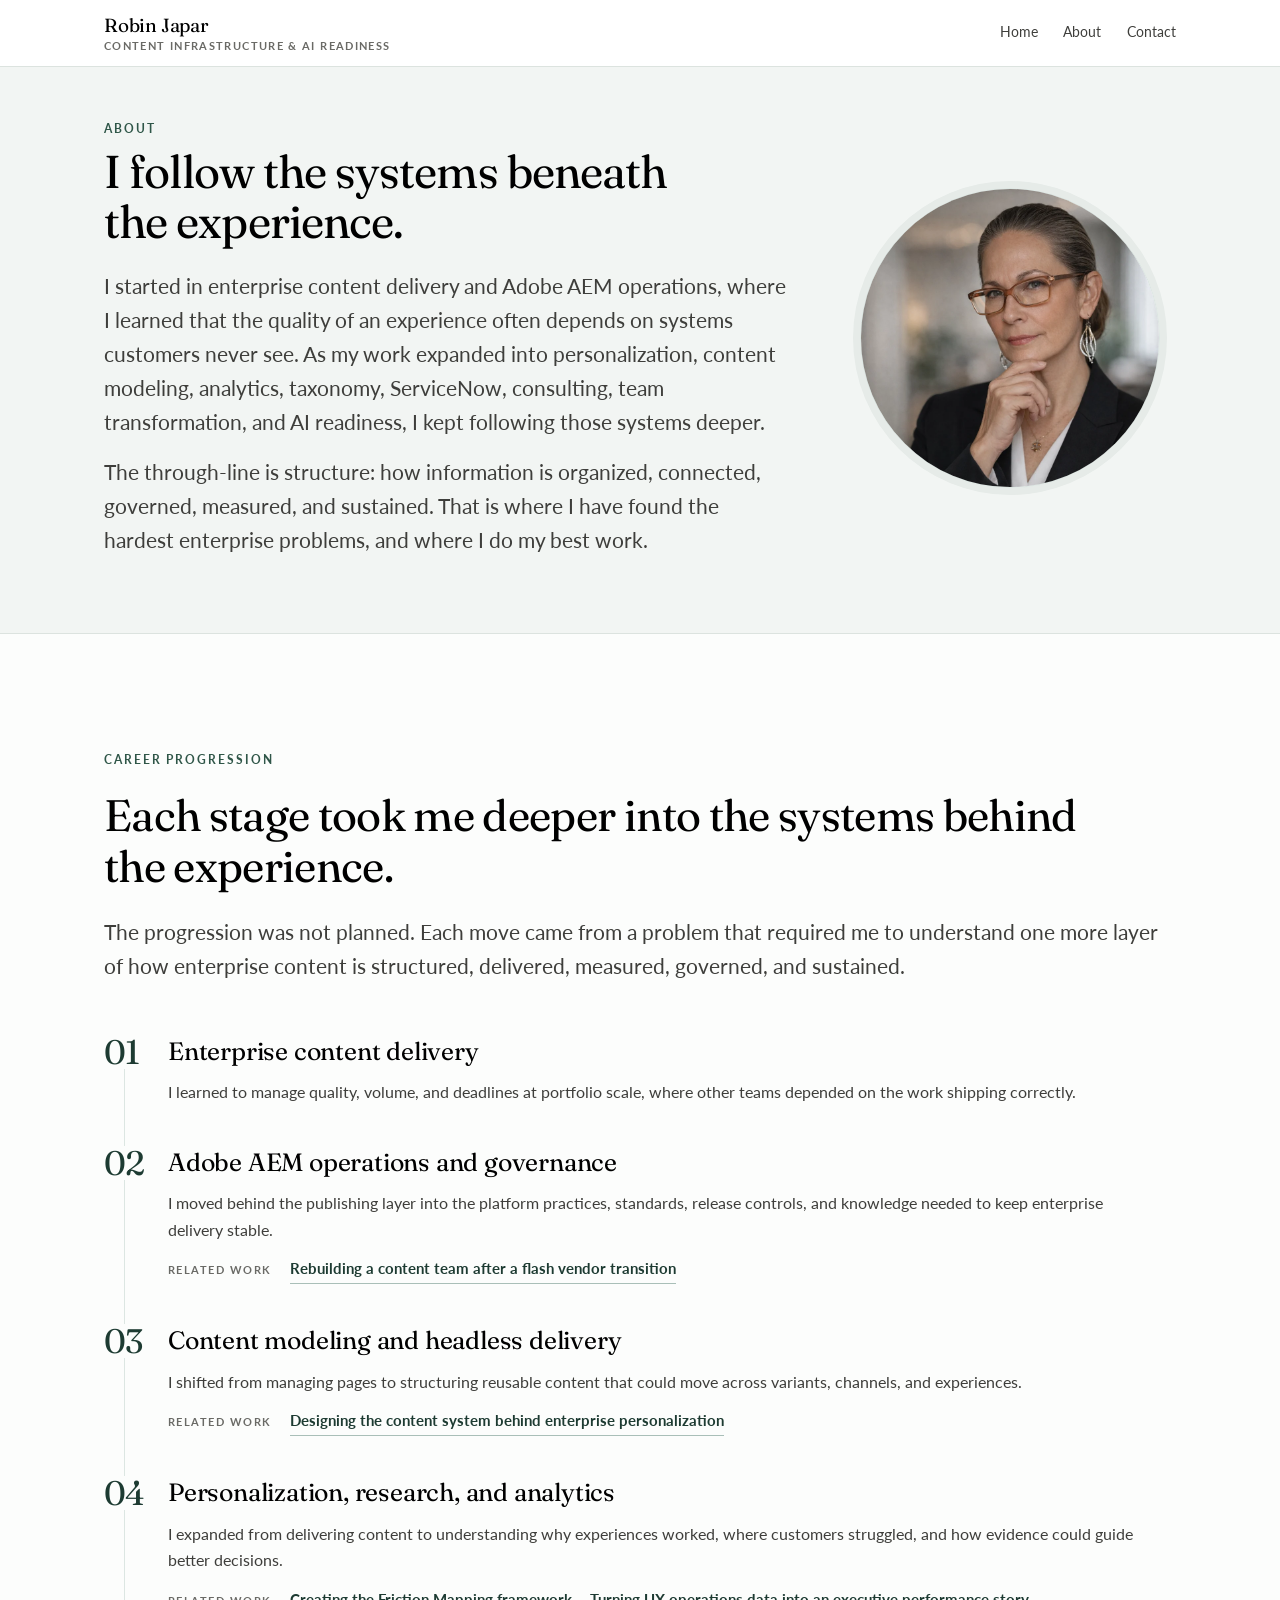
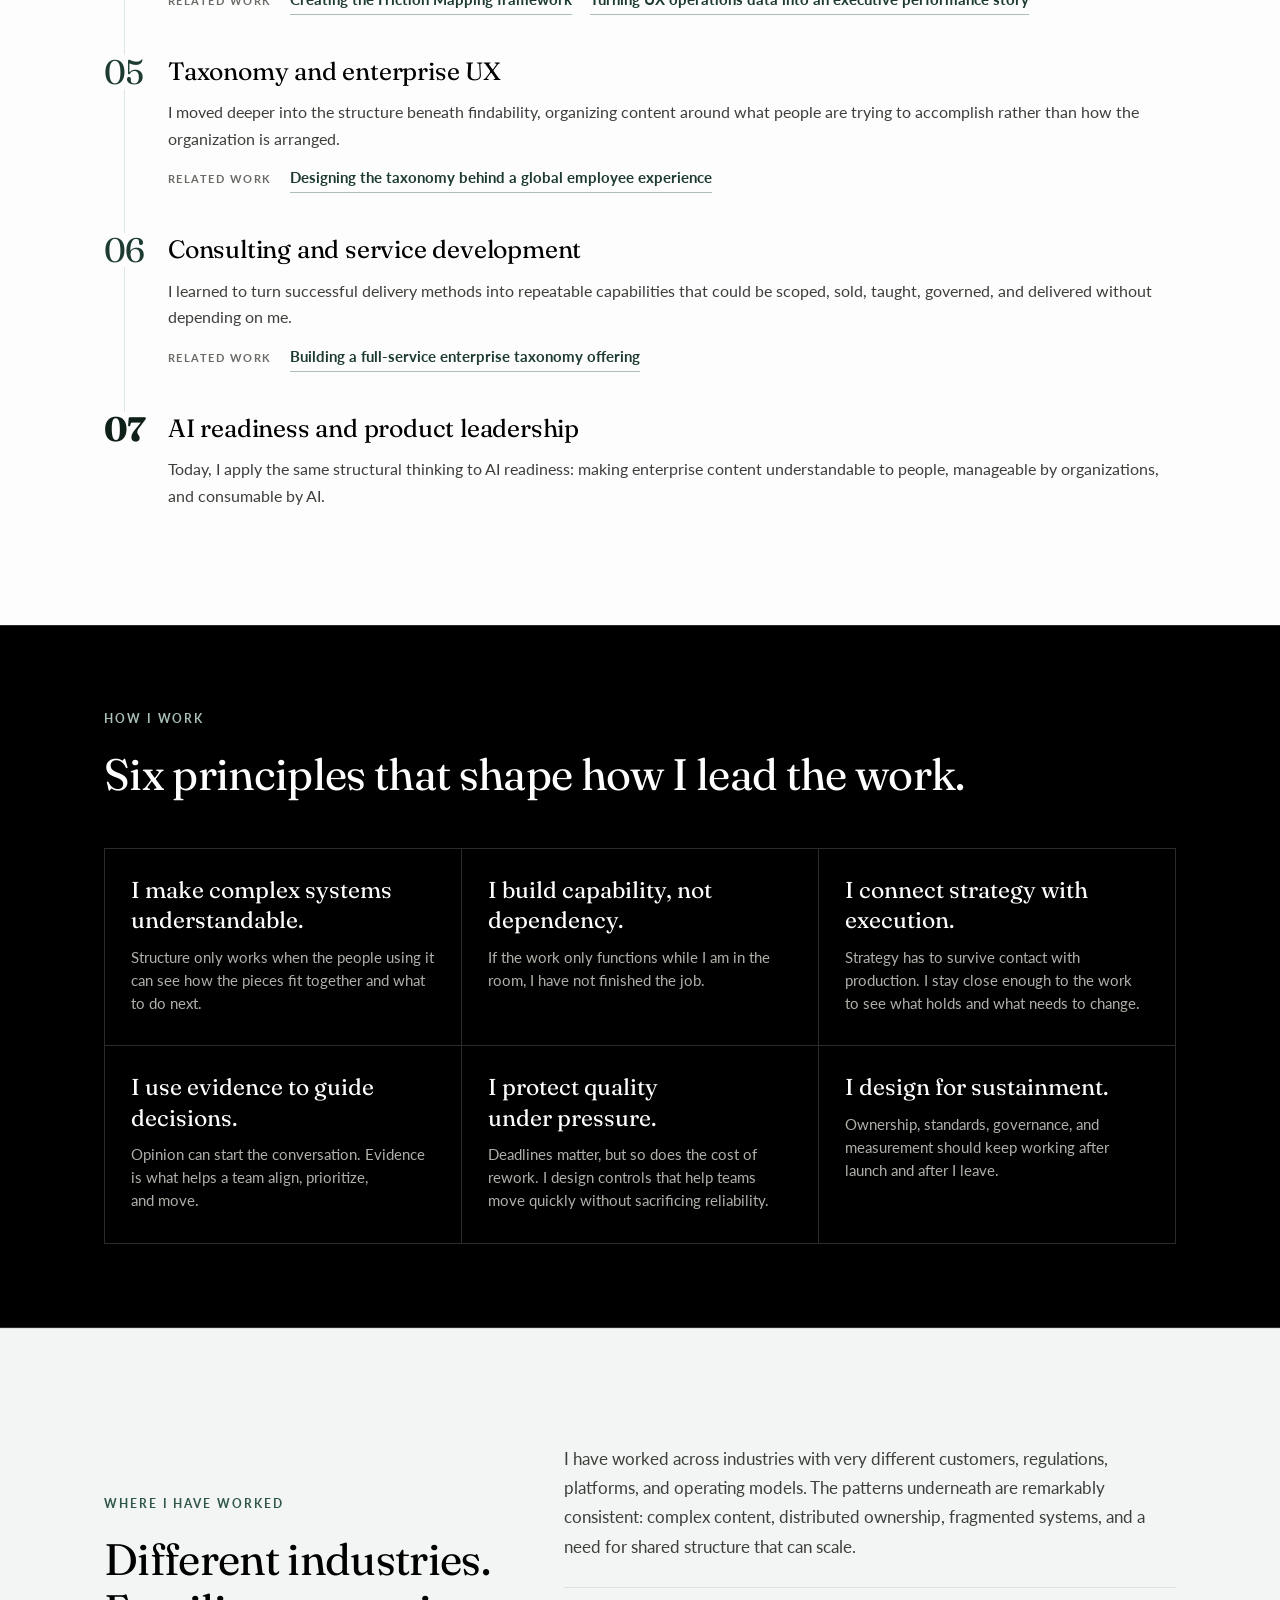
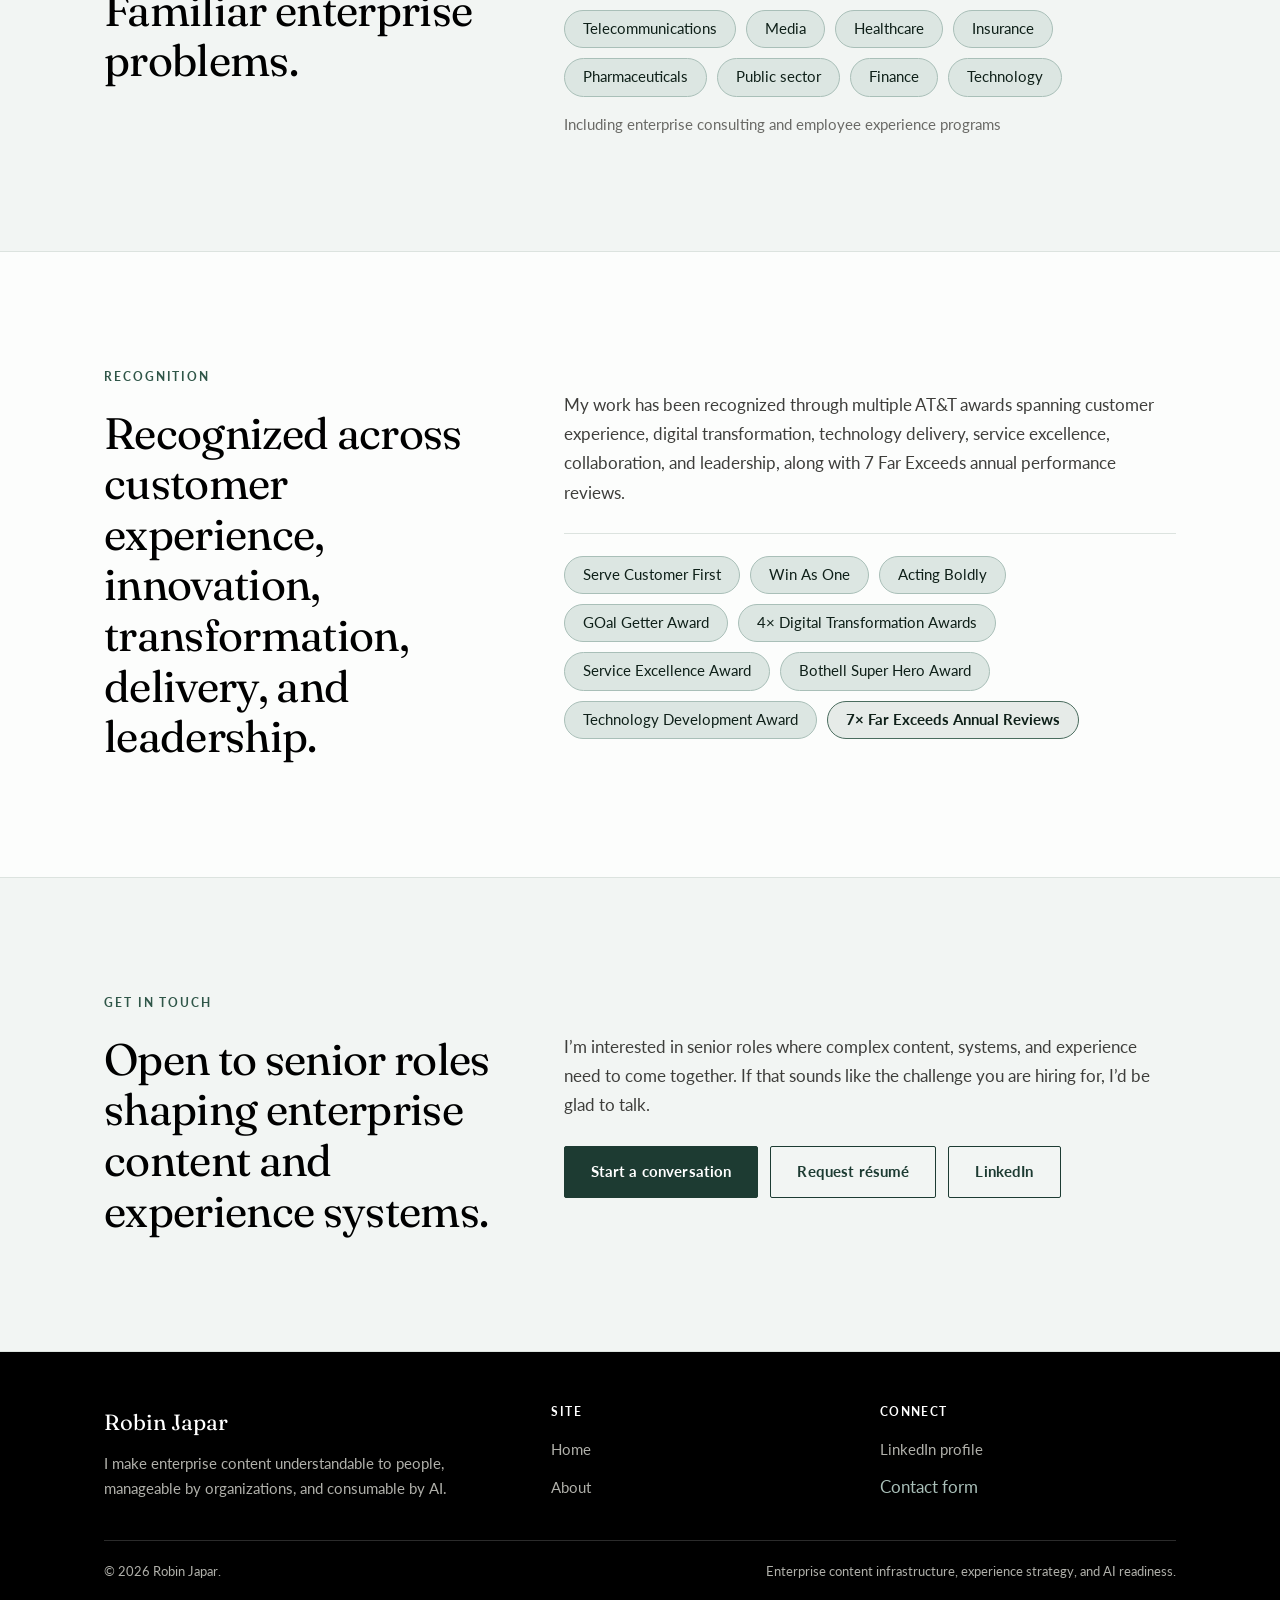
==== about.html @ d419be0e "Add files via upload" ====
<!DOCTYPE html>
<html lang="en">
<head>
<meta charset="utf-8">
<meta name="viewport" content="width=device-width, initial-scale=1">
<title>About Robin Japar | Enterprise content and experience leader</title>
<meta name="description" content="From Adobe AEM operations through personalization, taxonomy, consulting, and AI readiness. The career progression and the principles behind it.">
<link rel="canonical" href="https://www.japarofcontent.com/about">
<link rel="icon" href="assets/favicon.ico" sizes="any">
<link rel="icon" href="assets/favicon.svg" type="image/svg+xml">
<link rel="apple-touch-icon" href="assets/apple-touch-icon.png">
<meta name="theme-color" content="#1D3B32">
<meta name="robots" content="index, follow, max-image-preview:large, max-snippet:-1">
<meta name="author" content="Robin Japar">
<meta property="og:type" content="profile">
<meta property="og:site_name" content="Robin Japar">
<meta property="og:locale" content="en_US">
<meta property="og:url" content="https://www.japarofcontent.com/about">
<meta property="og:title" content="About Robin Japar | Enterprise content and experience leader">
<meta property="og:description" content="From Adobe AEM operations through personalization, taxonomy, consulting, and AI readiness. The career progression and the principles behind it.">
<meta property="og:image" content="https://www.japarofcontent.com/assets/social-card.jpg">
<meta property="og:image:alt" content="Robin Japar, enterprise content strategy and AI readiness">
<meta name="twitter:card" content="summary_large_image">
<meta name="twitter:title" content="About Robin Japar | Enterprise content and experience leader">
<meta name="twitter:description" content="From Adobe AEM operations through personalization, taxonomy, consulting, and AI readiness. The career progression and the principles behind it.">
<meta name="twitter:image" content="https://www.japarofcontent.com/assets/social-card.jpg">
<script type="application/ld+json">
{
  "@context": "https://schema.org",
  "@graph": [
    {
      "@type": "Person",
      "@id": "https://www.japarofcontent.com/#robin",
      "name": "Robin Japar",
      "jobTitle": "Enterprise content strategy, experience architecture, and AI readiness leader",
      "url": "https://www.japarofcontent.com/",
      "sameAs": [
        "https://www.linkedin.com/in/robin-japar"
      ],
      "knowsAbout": [
        "Enterprise content strategy",
        "Content design",
        "Taxonomy",
        "Information architecture",
        "Content modeling",
        "Headless CMS",
        "Adobe Experience Manager",
        "ServiceNow Employee Center",
        "Personalization",
        "UX research",
        "Customer journey analysis",
        "Content governance",
        "AI readiness",
        "Service design"
      ]
    },
    {
      "@type": "ProfilePage",
      "@id": "https://www.japarofcontent.com/about#page",
      "mainEntity": {
        "@id": "https://www.japarofcontent.com/#robin"
      }
    }
  ]
}
</script>
<link rel="preconnect" href="https://fonts.googleapis.com">
<link rel="preconnect" href="https://fonts.gstatic.com" crossorigin>
<link href="https://fonts.googleapis.com/css2?family=Fraunces:opsz,wght@9..144,300..700&family=Lato:wght@300;400;700&display=swap" rel="stylesheet">
<style>


/* ============================================================
   DESIGN TOKENS
   Sourced from the Wix site theme: base black/white,
   accents deep forest, sage, mid green, cream.
   ============================================================ */
:root{
  /* BASE - white, black, neutral ramp. These carry the page. */
  --paper:#FCFDFC;
  --paper-alt:#F2F5F3;
  --black:#000000;
  --black-soft:#101010;
  --rule:#DCE3DF;
  --rule-dark:#2B2B2B;
  --ink:#000000;
  --body:#3E3E3B;
  --muted:#6A6A66;
  --on-black:#EDEDE9;
  --on-black-mute:#B0B0AA;

  /* ACCENT - restrained. Never used as a page background. */
  --forest-900:#0F2019;
  --forest-800:#163026;
  --forest:#1D3B32;
  --forest-600:#2F5648;
  --green-mid:#4A6C5E;
  --sage:#A9BFB8;
  --sage-100:#DCE6E2;
  --tint:#E6EBE8;
  --band:#F2F5F3;

  --font-display:"Fraunces",Georgia,"Times New Roman",serif;
  --font-body:"Lato",-apple-system,BlinkMacSystemFont,"Segoe UI",sans-serif;

  --shell:1200px;
  --gut:clamp(20px,5vw,64px);
  --sec:clamp(64px,9vw,120px);
}


*,*::before,*::after{box-sizing:border-box}
html{-webkit-text-size-adjust:100%}
body{
  margin:0;background:var(--paper);color:var(--body);
  font-family:var(--font-body);font-size:17px;font-weight:400;line-height:1.72;
  -webkit-font-smoothing:antialiased;overflow-x:hidden;
}
img{max-width:100%;display:block;height:auto}
h1,h2,h3,h4{font-family:var(--font-display);color:var(--ink);font-weight:400;margin:0;text-wrap:balance}
h1{font-size:clamp(35px,5.4vw,64px);line-height:1.08;letter-spacing:-.02em}
h2{font-size:clamp(28px,3.7vw,44px);line-height:1.15;letter-spacing:-.015em}
h3{font-size:clamp(20px,2.1vw,25px);line-height:1.28;letter-spacing:-.008em}
h4{font-size:18px;line-height:1.35}
p{margin:0}
a{color:var(--forest-600)}

.shell{max-width:var(--shell);margin:0 auto;padding-inline:var(--gut)}
.section{padding-block:var(--sec)}
.stack>*+*{margin-top:var(--s,1rem)}

.skip{position:absolute;left:-9999px;top:0;background:var(--forest);color:#fff;padding:12px 20px;z-index:200}
.skip:focus{left:12px;top:12px}

.eyebrow{
  font-family:var(--font-body);font-size:12px;font-weight:700;letter-spacing:.16em;
  text-transform:uppercase;color:var(--forest-600);margin:0 0 20px;
}
.on-dark .eyebrow{color:var(--sage)}
.lede{font-size:clamp(18px,1.9vw,20.5px);line-height:1.66;color:var(--body);text-wrap:pretty}
.on-dark{background:var(--black);color:var(--on-black)}
.on-dark h2,.on-dark h3,.on-dark h4{color:#FFFFFF}
.on-dark .lede{color:var(--on-black-mute)}


/* ---------- header ---------- */
.masthead{position:sticky;top:0;z-index:100;background:rgba(255,255,255,.94);backdrop-filter:blur(10px);border-bottom:1px solid var(--rule)}
.masthead-in{display:flex;align-items:center;justify-content:space-between;gap:20px;max-width:var(--shell);margin:0 auto;padding:14px var(--gut)}
.brand{font-family:var(--font-display);font-size:19px;color:var(--ink);text-decoration:none;letter-spacing:-.01em;line-height:1.2}
.brand span{display:block;font-family:var(--font-body);font-size:10.5px;font-weight:700;letter-spacing:.13em;text-transform:uppercase;color:var(--muted);margin-top:3px}
.mainnav{display:flex;align-items:center;gap:clamp(14px,2vw,28px)}
.mainnav a,.mainnav button{font-family:var(--font-body);font-size:14px;color:var(--body);text-decoration:none;padding:6px 0;border:0;border-bottom:2px solid transparent;background:none;cursor:pointer;line-height:inherit}
.mainnav a:hover,.mainnav button:hover,.mainnav a:focus-visible,.mainnav button:focus-visible{color:var(--forest-600);border-bottom-color:var(--sage)}
.mainnav a[aria-current="page"]{color:var(--ink);border-bottom-color:var(--forest)}
.navtoggle{display:none;background:none;border:1px solid var(--rule);border-radius:4px;padding:9px 13px;font-family:var(--font-body);font-size:13px;color:var(--ink);cursor:pointer}

/* ---------- buttons ---------- */
.btn{
  display:inline-block;font-family:var(--font-body);font-size:14.5px;font-weight:700;
  cursor:pointer;line-height:1.5;text-align:center;-webkit-appearance:none;appearance:none;
  letter-spacing:.02em;text-decoration:none;padding:14px 28px;border-radius:2px;
  border:2px solid var(--forest);background:var(--forest);color:#fff;transition:background .18s ease-out,color .18s,border-color .18s,transform .18s ease-out;
}
/* One rule governs both variants:
   secondary fills with the primary's resting colour,
   primary shifts to a clearly different accent tone.
   Every button also lifts, so the change is felt as well as seen. */
.btn:hover,.btn:focus-visible{
  background:#fff;border-color:var(--forest);color:var(--forest);
  transform:translateY(-2px);
}
.btn:active{transform:translateY(0)}

.btn.alt{background:transparent;color:var(--forest);border-color:var(--forest)}
.btn.alt:hover,.btn.alt:focus-visible{
  background:var(--forest);border-color:var(--forest);color:#fff;
  transform:translateY(-2px);
}

.on-dark .btn{background:var(--paper);border-color:var(--paper);color:var(--black)}
.on-dark .btn:hover,.on-dark .btn:focus-visible{
  background:transparent;border-color:var(--paper);color:var(--paper);
  transform:translateY(-2px);
}
.on-dark .btn.alt{background:transparent;color:var(--paper);border-color:var(--sage)}
.on-dark .btn.alt:hover,.on-dark .btn.alt:focus-visible{
  background:var(--paper);border-color:var(--paper);color:var(--black);
  transform:translateY(-2px);
}
.btnrow{display:flex;flex-wrap:wrap;gap:14px;margin-top:34px}

/* focus */
a:focus-visible,button:focus-visible,[tabindex]:focus-visible{outline:3px solid var(--forest-600);outline-offset:3px}
.on-dark a:focus-visible,.on-dark button:focus-visible{outline-color:var(--sage)}

/* ---------- hero ---------- */
.hero{background:var(--paper);border-bottom:1px solid var(--rule)}
.hero-grid{display:grid;grid-template-columns:1.28fr .72fr;gap:clamp(32px,5vw,72px);align-items:stretch;padding-block:clamp(56px,7vw,96px)}
.hero p.lede{margin-top:26px}
.portrait{position:relative;border-radius:3px;overflow:hidden;background:var(--sage-100);min-height:430px}
.portrait img{width:100%;height:100%;object-fit:cover;object-position:50% 22%}
.ph{
  position:absolute;inset:0;display:flex;flex-direction:column;align-items:center;justify-content:center;gap:8px;
  background:var(--sage-100);color:var(--forest);text-align:center;padding:24px;
  font-family:var(--font-body);font-size:13px;line-height:1.6;
}
.ph[hidden]{display:none}
.ph strong{font-size:12px;letter-spacing:.12em;text-transform:uppercase}
.portrait figcaption{
  position:absolute;left:0;right:0;bottom:0;background:linear-gradient(transparent,rgba(15,32,25,.86));
  color:#EEF2F0;font-size:12.5px;line-height:1.5;padding:34px 18px 14px;
}

/* ---------- proof bar ---------- */
.proof{background:var(--black);color:var(--on-black)}
.proof-grid{display:grid;grid-template-columns:repeat(3,1fr);gap:1px;background:var(--rule-dark)}
.metric{background:var(--black);padding:clamp(28px,4vw,42px) clamp(16px,2.4vw,30px)}
.metric .val{font-family:var(--font-display);font-size:clamp(34px,4.4vw,52px);line-height:1;color:#FFFFFF;font-weight:300;letter-spacing:-.02em}
.metric .lbl{font-size:14px;line-height:1.6;color:var(--on-black-mute);margin-top:14px;max-width:30ch}

/* ---------- systems graphic (signature) ---------- */
.systems{border:1px solid var(--rule-dark);border-radius:3px;padding:clamp(20px,3vw,34px);background:var(--black-soft)}
.chain{display:grid;grid-template-columns:1fr;gap:0;--dot-y:22px}
.node{position:relative;padding:15px 0 15px 26px;background:none;border:0;border-radius:0}
.node::before{
  content:"";position:absolute;left:-5px;top:var(--dot-y);width:9px;height:9px;border-radius:50%;
  background:var(--sage);border:1px solid var(--black);z-index:1;
}
/* rail segment: runs from this dot centre to the next dot centre.
   offset by the dot centre, then 100% of node height lands exactly on the next one. */
.node::after{
  content:"";position:absolute;left:-1px;top:calc(var(--dot-y) + 5.5px);width:1px;height:100%;
  background:var(--green-mid);z-index:0;
}
.node:last-child{padding-bottom:0}
.node:last-child::after{display:none}
.node:last-child::before{background:var(--tint)}
.node .n-t{font-family:var(--font-display);font-size:18px;color:#FFFFFF;line-height:1.2}
.node .n-d{font-size:13px;line-height:1.55;color:var(--on-black-mute);margin-top:5px}
.chain-cap{font-size:13px;color:var(--sage);margin-top:18px;border-top:1px solid var(--rule-dark);padding-top:16px}

/* ---------- pov ---------- */
.pov-grid{display:grid;grid-template-columns:1.15fr .85fr;gap:clamp(32px,5vw,66px);align-items:start}
.pillars{display:grid;grid-template-columns:repeat(2,1fr);gap:1px;background:var(--rule-dark);margin-top:34px;border:1px solid var(--rule-dark)}
.pillar{background:var(--black);padding:22px 20px}
.pillar h4{color:#FFFFFF;font-size:17px}
.pillar p{font-size:14px;line-height:1.6;color:var(--on-black-mute);margin-top:7px}

/* ---------- progression ---------- */
.tchev{display:none}
.tnode:hover .tlabel,.tnode:focus-visible .tlabel{color:var(--ink)}
.tnode:hover .tdot,.tnode:focus-visible .tdot{transform:scale(1.18);border-color:var(--forest);border-width:3px}
.tnode:hover .tdot i,.tnode:focus-visible .tdot i{background:var(--forest);transform:scale(1.15)}
.track{position:relative;margin-top:44px}
.track-line{display:none}
.track-nodes{position:relative;display:grid;grid-template-columns:repeat(6,1fr);gap:8px}
.tnode{
  background:none;border:0;padding:0 6px 0 0;text-align:left;cursor:pointer;font-family:var(--font-body);
  display:grid;align-content:start;justify-items:start;width:100%;position:relative;
}
.tnode::before{
  content:"";position:absolute;left:14px;right:-22px;top:13px;height:2px;
  background:var(--sage);z-index:0;
}
.tnode:last-child::before{display:none}
.tdot{position:relative;z-index:1;width:28px;height:28px;border-radius:50%;background:var(--paper);border:2px solid var(--green-mid);display:grid;place-items:center;transition:transform .18s ease-out,border-color .18s,border-width .18s,background .18s}
.tdot i{width:9px;height:9px;border-radius:50%;background:var(--green-mid);display:block;transition:transform .18s ease-out,background .18s;font-style:normal}
.tnode.is-open .tdot{border-color:var(--forest);background:var(--forest);transform:scale(1.16)}
.tnode.is-open .tdot i{background:var(--tint)}
.tnode.is-open:hover .tdot{transform:scale(1.24)}
.tlabel{font-size:13px;line-height:1.45;color:var(--muted);margin-top:14px;max-width:16ch;display:block;min-height:2.9em}
.tnode.is-open .tlabel{color:var(--ink);font-weight:700}
.tstage{font-size:11px;font-weight:700;letter-spacing:.13em;text-transform:uppercase;color:var(--forest-600);display:block;margin-top:10px}
.panel{
  margin-top:44px;background:var(--band);border:1px solid var(--rule);border-left:4px solid var(--forest);
  border-radius:0;padding:clamp(24px,3.4vw,38px);
}
.panel .quote{font-family:var(--font-display);font-size:clamp(20px,2.5vw,27px);line-height:1.34;color:var(--ink);max-width:34ch}
.panel .proofpt{margin-top:18px;max-width:62ch}
.panel .meta{display:flex;flex-wrap:wrap;gap:10px 26px;margin-top:22px;font-size:13.5px;color:var(--muted)}
.panel .meta b{color:var(--ink);font-weight:700}

/* ---------- capabilities ---------- */
.cards{display:grid;grid-template-columns:repeat(3,1fr);gap:1px;background:var(--rule);border:1px solid var(--rule);margin-top:44px}
.card{background:var(--paper);padding:clamp(22px,2.6vw,30px)}
.card .idx{font-size:11.5px;font-weight:700;letter-spacing:.14em;color:var(--forest-600);text-transform:uppercase}
.card h3{margin-top:12px;font-size:21px}
.card p{margin-top:11px;font-size:15.5px;line-height:1.62;color:var(--muted)}

/* ---------- featured work ---------- */
.work{display:grid;grid-template-columns:repeat(3,1fr);gap:clamp(20px,2.6vw,30px);margin-top:44px}
.wcard{display:flex;flex-direction:column;border:1px solid var(--rule);border-radius:3px;overflow:hidden;background:var(--paper)}
.wthumb{aspect-ratio:16/10;background:var(--sage-100);position:relative;border-bottom:1px solid var(--rule)}
.wthumb img{width:100%;height:100%;object-fit:cover}
.wbody{padding:clamp(20px,2.4vw,26px);display:flex;flex-direction:column;flex:1}
.wtag{font-size:11px;font-weight:700;letter-spacing:.13em;text-transform:uppercase;color:var(--forest-600)}
.wcard h3{margin-top:12px;font-size:21px}
.wfields{margin-top:18px;border-top:1px solid var(--rule);padding-top:16px;display:grid;gap:11px}
.field{display:grid;grid-template-columns:88px minmax(0,1fr);gap:12px;font-size:14px;line-height:1.55}
.field dt{font-weight:700;color:var(--ink);font-size:11.5px;letter-spacing:.09em;text-transform:uppercase;padding-top:2px}
.field dd{margin:0;color:var(--muted)}
.wai{margin-top:16px;background:var(--tint);border-left:3px solid var(--green-mid);padding:13px 15px;font-size:14px;line-height:1.6;color:var(--forest-800)}
.wai b{display:block;font-size:11px;letter-spacing:.11em;text-transform:uppercase;margin-bottom:5px;color:var(--forest)}
.wlink{margin-top:auto;padding-top:20px;font-size:14.5px;font-weight:700;color:var(--forest-600);text-decoration:none;display:inline-block}
.wlink:hover{text-decoration:underline}

/* ---------- recognition ---------- */
.rec{display:grid;grid-template-columns:repeat(4,1fr);gap:1px;background:var(--rule-dark);border:1px solid var(--rule-dark);margin-top:44px}
.rcol{background:var(--black);padding:24px 20px}
.rcol h3{font-size:19px;color:#FFFFFF}
.rcol ul{margin:14px 0 0;padding:0;list-style:none}
.rcol li{font-size:14px;line-height:1.55;color:var(--on-black-mute);padding-left:16px;position:relative;margin-top:9px}
.rcol li::before{content:"";position:absolute;left:0;top:9px;width:6px;height:1px;background:var(--green-mid)}

/* ---------- closing ---------- */
.closing{background:var(--paper-alt);border-top:1px solid var(--rule)}
.closing-in{display:grid;grid-template-columns:1.2fr .8fr;gap:clamp(28px,5vw,64px);align-items:center}

/* ---------- footer ---------- */
.foot{background:var(--black);color:var(--on-black-mute);padding-block:52px 34px}
.foot-grid{display:grid;grid-template-columns:1.4fr 1fr 1fr;gap:32px}
.foot h4{color:#FFFFFF;font-family:var(--font-body);font-size:11.5px;letter-spacing:.13em;text-transform:uppercase;font-weight:700}
.foot ul{list-style:none;margin:14px 0 0;padding:0}
.foot li{margin-top:9px}
.foot a{color:var(--on-black-mute);text-decoration:none;font-size:14.5px}
.foot a:hover{color:#fff;text-decoration:underline}
.foot .sig{font-family:var(--font-display);font-size:22px;color:#FFFFFF}
.foot .tag{font-size:14.5px;margin-top:10px;max-width:40ch;color:var(--on-black-mute)}
.foot-base{border-top:1px solid var(--rule-dark);margin-top:38px;padding-top:20px;font-size:12.5px;display:flex;flex-wrap:wrap;gap:12px;justify-content:space-between}

/* ---------- contact modal ---------- */
.cf-backdrop{position:absolute;inset:0;background:rgba(10,14,12,.62);z-index:300;display:none}
.cf-backdrop[data-open="true"]{display:block}
.cf-dialog{
  position:absolute;left:50%;transform:translateX(-50%);width:min(620px,calc(100vw - 32px));
  background:var(--paper);border:1px solid var(--rule);border-radius:4px;z-index:301;
  box-shadow:0 24px 70px rgba(10,14,12,.28);
}
.cf-head{display:flex;justify-content:space-between;align-items:flex-start;gap:18px;padding:26px 28px 0}
.cf-head h2{font-size:26px}
.cf-head p{font-size:15px;color:var(--muted);margin-top:9px;max-width:46ch}
.cf-close{
  background:none;border:1px solid var(--rule);border-radius:3px;width:34px;height:34px;flex:0 0 34px;
  cursor:pointer;color:var(--body);font-size:17px;line-height:1;display:grid;place-items:center;
}
.cf-close:hover{border-color:var(--forest);color:var(--forest)}
.cf-body{padding:22px 28px 28px}
.cf-row{display:grid;grid-template-columns:1fr 1fr;gap:14px}
.cf-field{margin-top:16px;display:block}
.cf-field label{display:block;font-size:12px;font-weight:700;letter-spacing:.09em;text-transform:uppercase;color:var(--ink);margin-bottom:7px}
.cf-field .opt{color:var(--muted);font-weight:400;letter-spacing:0;text-transform:none;font-size:12.5px}
.cf-field input,.cf-field select,.cf-field textarea{
  width:100%;font-family:var(--font-body);font-size:15.5px;color:var(--ink);background:var(--paper);
  border:1px solid var(--rule);border-radius:3px;padding:11px 12px;line-height:1.5;
}
.cf-field textarea{min-height:112px;resize:vertical}
.cf-field input:focus,.cf-field select:focus,.cf-field textarea:focus{outline:3px solid var(--forest-600);outline-offset:1px;border-color:var(--forest-600)}
.cf-field input[aria-invalid="true"],.cf-field textarea[aria-invalid="true"],.cf-field select[aria-invalid="true"]{border-color:#8C2F2F}
.cf-err{display:block;font-size:13px;color:#8C2F2F;margin-top:6px;min-height:0}
.cf-hp{position:absolute;left:-9999px;width:1px;height:1px;overflow:hidden}
.cf-actions{display:flex;flex-wrap:wrap;gap:12px;align-items:center;margin-top:24px;padding-top:20px;border-top:1px solid var(--rule)}
.cf-note{font-size:13px;color:var(--muted);margin-top:14px}
.cf-status{padding:14px 16px;border-radius:3px;font-size:15px;line-height:1.6;margin-top:18px}
.cf-status.ok{background:var(--tint);border-left:3px solid var(--forest);color:var(--forest-800)}
.cf-status.bad{background:#F7ECEC;border-left:3px solid #8C2F2F;color:#6B2020}
.cf-linkbtn{background:none;border:0;padding:0;font:inherit;color:var(--sage);cursor:pointer;text-decoration:none}
.cf-linkbtn:hover{color:#fff;text-decoration:underline}
@media (max-width:620px){.cf-row{grid-template-columns:1fr}.cf-head,.cf-body{padding-left:20px;padding-right:20px}}

/* ---------- responsive ---------- */
@media (max-width:1000px){
  .hero-grid{grid-template-columns:1fr;gap:34px}
  .portrait{max-width:340px;aspect-ratio:4/5;min-height:0;margin-inline:auto}
  .proof-grid{grid-template-columns:repeat(2,1fr)}
  .pov-grid,.closing-in{grid-template-columns:1fr}
  .cards,.work,.rec{grid-template-columns:repeat(2,1fr)}
  .foot-grid{grid-template-columns:1fr 1fr}
}
@media (max-width:760px){
  .navtoggle{display:block}
  .mainnav{display:none;position:absolute;top:100%;left:0;right:0;background:var(--paper);border-bottom:1px solid var(--rule);flex-direction:column;align-items:stretch;gap:0;padding:6px var(--gut) 16px}
  .mainnav.open{display:flex}
  .mainnav a,.mainnav button{padding:12px 0;border-bottom:1px solid var(--rule);text-align:left;width:100%}
  .masthead-in{position:relative}
  .tlabel{min-height:0}
  .track-nodes{grid-template-columns:1fr;gap:0}
  .tnode{grid-template-columns:28px minmax(0,1fr) 16px;gap:0 14px;align-items:start;padding:12px 10px 22px;margin-left:0;border-left:0;border-radius:5px;min-height:56px}
  .tnode:last-child{padding-bottom:12px}
  .tnode::before{display:block;left:23px;right:auto;top:26px;width:2px;height:100%;background:var(--sage)}
  .tnode:hover,.tnode:focus-visible{background:var(--paper-alt)}
  .tnode.is-open{background:var(--tint)}
  .tchev{display:block;align-self:center;width:9px;height:9px;border-right:2px solid var(--green-mid);border-bottom:2px solid var(--green-mid);transform:rotate(-45deg);transition:transform .2s}
  .tnode.is-open .tchev{transform:rotate(45deg);border-color:var(--forest)}

/* accordion panel, rendered in the flow of the list on narrow screens */
  .track{margin-top:26px}
  .panel.inline{position:relative;margin:0 0 0 52px;padding:22px 20px 24px;border-left-width:3px}
  .panel.inline::before{content:"";position:absolute;left:-32px;top:0;bottom:-26px;width:2px;background:var(--sage)}
  .panel.inline[data-last]::before{display:none}
  .panel.inline .quote{font-size:20px;max-width:none}
  .panel.inline .meta{gap:10px 0;flex-direction:column}

  .tlabel,.tstage{margin-top:0;max-width:none}
  .tstage{margin-top:4px}
  .cards,.work,.rec,.proof-grid,.pillars{grid-template-columns:1fr}
  .foot-grid{grid-template-columns:1fr}
  body{font-size:16px}
}
@media (prefers-reduced-motion:reduce){
  *{transition:none!important;animation:none!important;scroll-behavior:auto!important}
}


/* ================= CASE STUDY ================= */
.crumbs{font-size:13px;color:var(--muted);padding-top:26px}
.crumbs a{color:var(--muted);text-decoration:none;border-bottom:1px solid var(--rule)}
.crumbs a:hover{color:var(--forest-600);border-bottom-color:var(--forest-600)}
.crumbs span{margin:0 8px;color:var(--sage)}

.case-hero{background:var(--paper-alt);border-bottom:1px solid var(--rule)}
.case-hero .inner{
  padding-block:clamp(28px,3.5vw,44px) clamp(46px,6vw,72px);
  display:grid;grid-template-columns:minmax(0,1.25fr) minmax(280px,.75fr);
  gap:clamp(28px,4vw,64px);align-items:center;
}
.nb{white-space:nowrap}
.case-hero h1{margin-top:8px;font-size:clamp(30px,3.5vw,45px);text-wrap:pretty;hyphens:none}

/* one supporting paragraph, labelled, rather than a subtitle plus a boxed summary */
.brief{margin-top:26px;font-size:18px;line-height:1.62;color:var(--body);text-wrap:pretty}
.jump a span{font-size:15px;transition:transform .18s ease-out}

/* the credibility asset earns the second column */
.proofcard{
  display:block;align-self:center;background:var(--paper);border:1px solid var(--rule);border-top:3px solid var(--forest);
  border-radius:3px;padding:24px 26px 22px;text-decoration:none;
  transition:border-color .18s,transform .18s ease-out;
}
.proofcard:hover,.proofcard:focus-visible{border-color:var(--forest);transform:translateY(-2px)}
.pc-k{display:block;font-size:10.5px;font-weight:700;letter-spacing:.14em;text-transform:uppercase;color:var(--green-mid)}
.pc-h{display:block;margin-top:10px;font-family:var(--font-display);font-size:23px;line-height:1.2;color:var(--ink)}
.pc-b{display:block;margin-top:12px;font-size:14.5px;line-height:1.58;color:var(--muted)}
.pc-m{display:block;margin-top:16px;padding-top:14px;border-top:1px solid var(--rule);
  font-size:12.5px;font-weight:700;letter-spacing:.05em;color:var(--forest-600)}





/* prose sections */
.chap{padding-block:clamp(48px,6vw,76px)}
.chap.band{background:var(--paper-alt);border-block:1px solid var(--rule)}
.chap-grid{display:grid;grid-template-columns:minmax(0,1fr) 380px;gap:clamp(28px,4vw,58px);align-items:start}
/* no artifact: heading and prose split the width as an editorial spread */
.chap.solo .chap-grid{grid-template-columns:minmax(0,.8fr) minmax(0,1.2fr);align-items:center}
.chap.solo .chap-head{position:static}
/* section intro that has prose but no artifact beside it */
.bandhead{display:grid;grid-template-columns:minmax(0,.8fr) minmax(0,1.2fr);gap:clamp(28px,4vw,58px);align-items:center}
.bandhead h2{max-width:none;text-wrap:pretty}
.bandhead .lede,.bandhead .body{margin-top:0;max-width:none}
.bandhead .body p:first-child{margin-top:0}
.bandhead .body p+p{margin-top:16px}
.bandhead .body .btnrow{margin-top:28px}
.chap.on-dark .body{color:var(--on-black-mute)}
.chap.solo .body{margin-top:0;max-width:60ch}
/* flipped chapters put the evidence first, breaking the repeating rhythm */
.chap.flip .chap-grid{grid-template-columns:380px minmax(0,1fr)}
.chap.flip .chap-grid > div{order:2}
.chap.flip .chap-grid > figure{order:1}
.chap.solo h2{max-width:none}
.chap h2{max-width:none;text-wrap:pretty}
.chap .body{margin-top:20px;max-width:62ch}
.chap .body p+p{margin-top:16px}
.chap .body ul{margin:16px 0 0;padding:0;list-style:none}
.chap .body li{position:relative;padding-left:20px;margin-top:10px;line-height:1.65}
.chap .body li::before{content:"";position:absolute;left:0;top:11px;width:8px;height:1px;background:var(--green-mid)}

/* point boxes: the list, broken out of the prose column */
.pointgrid{
  display:grid;grid-template-columns:repeat(auto-fit,minmax(215px,1fr));gap:14px;
  margin:clamp(30px,3.6vw,46px) 0 0;padding:0;list-style:none;
}
.point{
  background:var(--paper);border:1px solid var(--rule);border-top:3px solid var(--d2);border-radius:3px;
  padding:20px 22px 22px;font-size:15px;line-height:1.58;color:var(--ink);
}
.point:nth-child(4n+1){border-top-color:var(--d4)}
.point:nth-child(4n+2){border-top-color:var(--d3)}
.point:nth-child(4n+3){border-top-color:var(--d2)}
.point:nth-child(4n+4){border-top-color:var(--d1)}

/* evidence */
.evidence{border:1px solid var(--rule);background:var(--paper);border-radius:3px;overflow:hidden}
.evidence .ph{position:static;aspect-ratio:4/3}
.evidence .shot{background:var(--sage-100);position:relative;line-height:0}
.evidence .shot img{width:100%;height:auto;display:block}
.evidence figcaption{padding:14px 16px;font-size:13.5px;line-height:1.6;color:var(--muted);border-top:1px solid var(--rule)}
.evidence figcaption b{display:block;color:var(--ink);font-size:13.5px;margin-bottom:4px}

/* outcomes */
.result h3 + 

/* recognition */
.awards{display:grid;grid-template-columns:repeat(2,minmax(0,1fr));gap:20px;margin-top:32px}
.award{border:1px solid var(--rule);border-left:3px solid var(--green-mid);padding:20px 22px;background:var(--paper)}
.award .nm{font-family:var(--font-display);font-size:19px;color:var(--ink)}
.award .yr{font-size:12px;letter-spacing:.1em;text-transform:uppercase;color:var(--muted);margin-top:6px}
.award p{margin-top:11px;font-size:15px;line-height:1.6;color:var(--muted)}


/* ================= INFOGRAPHICS ================= */
:root{--d1:#DCE6E2;--d2:#A9BFB8;--d3:#4A6C5E;--d4:#1D3B32}
.figband{border-block:1px solid var(--rule-dark)}
.figwrap{margin:34px 0 0;background:var(--paper);border-radius:4px;padding:clamp(18px,2.4vw,30px)}
.figwrap svg{width:100%;height:auto;display:block}
.figcap{margin-top:22px;padding-top:18px;border-top:1px solid var(--rule);font-size:14px;line-height:1.65;color:var(--muted)}
.illus{display:inline-block;font-size:10.5px;font-weight:700;letter-spacing:.12em;text-transform:uppercase;
  color:var(--forest-600);background:var(--tint);padding:3px 8px;border-radius:2px;margin-bottom:10px}

/* method rail */
.method{display:grid;grid-template-columns:repeat(5,1fr);gap:10px;margin-top:38px;position:relative}
.mstep{position:relative;padding-top:46px}
/* connector runs dot centre to dot centre; the last step has nothing to connect to */
.mstep::before{content:"";position:absolute;left:16px;right:-26px;top:15px;height:2px;background:var(--d2)}
.mstep:last-child::before{display:none}
.mstep .num{position:absolute;left:0;top:0;width:32px;height:32px;border-radius:50%;
  background:var(--forest);color:#fff;display:grid;place-items:center;font-size:13px;font-weight:700;z-index:1}
.mstep h3{margin:0;font-size:16px;line-height:1.3;font-family:var(--font-display);font-weight:400}
.mstep p{margin-top:10px;font-size:13.5px;line-height:1.6;color:var(--muted)}

/* content matrix */
.matrix{margin-top:12px;border:1px solid var(--rule);border-radius:3px;overflow:hidden;font-size:12.5px}
.matrix table{width:100%;border-collapse:collapse;table-layout:fixed}
.matrix th,.matrix td{padding:9px 8px;text-align:center;border:1px solid var(--rule);line-height:1.35}
.matrix thead th{background:var(--paper-alt);font-size:11px;letter-spacing:.06em;text-transform:uppercase;color:var(--muted);font-weight:700}
.matrix tbody th{text-align:left;background:var(--paper-alt);font-weight:400;color:var(--ink);font-size:12.5px}
.matrix .lv3{background:var(--d3);color:#fff}
.matrix .lv2{background:var(--d2);color:var(--forest-800)}
.matrix .lv1{background:var(--d1);color:var(--forest-800)}
.matrix .lv0{background:var(--paper);color:var(--faint,#9aa39d)}
.mkey{display:flex;flex-wrap:wrap;gap:8px 16px;margin-top:12px;font-size:12.5px;color:var(--muted)}
.mkey span{display:flex;align-items:center;gap:6px}
.mkey i{width:12px;height:12px;border-radius:2px;display:block}

/* colored result + readiness cards */
.result:nth-child(1){border-top:3px solid var(--d4)}
.result:nth-child(2){border-top:3px solid var(--d3)}
.result:nth-child(3){border-top:3px solid var(--d2)}
.result:nth-child(4){border-top:3px solid var(--d1)}

@media (max-width:900px){
  .method{grid-template-columns:1fr;gap:0}
  .mstep{padding:0 0 26px 48px}
  .mstep::before{left:15px;right:auto;top:32px;bottom:0;width:2px;height:auto}
  .mstep:last-child::before{display:none}
  .mstep .num{left:0;top:0}
  .matrix{font-size:11px}
  .matrix th,.matrix td{padding:6px 4px}
}

/* placeholder flag for unconfirmed detail */
.todo{background:#FFF6E5;border-bottom:1px dashed #B08900;color:#6B5300;padding:0 3px}

@media (max-width:900px){
  .case-hero .inner{grid-template-columns:1fr;gap:0}
  .proofcard{margin-top:30px}
  .chap-grid,.chap.flip .chap-grid,.chap.solo .chap-grid,.bandhead{grid-template-columns:1fr}
  .bandhead .lede,.bandhead .body{margin-top:20px}
  .chap.solo .chap-head{position:static}
  .chap.solo .body{margin-top:20px}
  .chap.flip .chap-grid > div,.chap.flip .chap-grid > figure{order:0}
  .results,.ai-grid,.awards,          .evidence{max-width:520px}
}

.sr-only{position:absolute;width:1px;height:1px;overflow:hidden;clip:rect(0 0 0 0);white-space:nowrap}


/* ===== page-specific ===== */
.metriccard{background:var(--black);border-radius:3px;padding:28px 30px 26px;align-self:center}
.mc-n{display:block;font-family:var(--font-display);font-size:clamp(44px,5vw,62px);line-height:1;color:var(--paper);letter-spacing:-.02em}
.mc-k{display:block;margin-top:14px;font-size:11px;font-weight:700;letter-spacing:.14em;text-transform:uppercase;color:var(--sage)}
.mc-b{display:block;margin-top:12px;font-size:14.5px;line-height:1.58;color:var(--on-black-mute)}
.mc-m{display:block;margin-top:16px;padding-top:14px;border-top:1px solid var(--rule-dark);font-size:12.5px;letter-spacing:.04em;color:var(--sage)}

/* when a chapter carries metrics, copy sits under the heading and metrics take the right column */
.chap.statright .chap-grid{grid-template-columns:minmax(0,1.3fr) minmax(230px,.7fr)}
.chap.statright .chap-head{position:static}
.chap.statright .chap-head .body{margin-top:24px;max-width:62ch}
/* metrics sit centred against the copy rather than pinned to the top */
.chap.statright .chap-grid{align-items:center}
.chap.statright .chapstat.side{align-self:center;margin-top:0}

/* short chapter headings travel with the reading position */
.chap .chap-head{position:static}
/* and carry the chapter's hard numbers where there are any */
.chapstat{margin:30px 0 0;border-top:1px solid var(--rule)}
.chapstat > div{padding:16px 0;border-bottom:1px solid var(--rule)}
.chapstat dt{font-family:var(--font-display);font-size:34px;line-height:1;color:var(--forest);letter-spacing:-.02em}
.chapstat dd{margin:8px 0 0;font-size:14px;line-height:1.5;color:var(--muted);max-width:26ch}
.chap.on-dark .chapstat{border-top-color:var(--rule-dark)}
.chap.on-dark .chapstat > div{border-bottom-color:var(--rule-dark)}
.chap.on-dark .chapstat dt{color:var(--sage)}
.chap.on-dark .chapstat dd{color:var(--on-black-mute)}

/* stacked section head: copy reads directly beneath the heading */
.stackhead h2{max-width:none;text-wrap:pretty}

.headrow{display:grid;grid-template-columns:minmax(0,1.25fr) minmax(240px,.75fr);gap:clamp(28px,4vw,58px);align-items:start;margin-top:24px}
/* a lede sitting directly under the heading needs its own gap;
   one inside .headrow is already spaced by the row */
.stackhead > .lede{margin-top:24px;max-width:none}
.headrow .lede{margin-top:0;max-width:58ch}

/* bridge: heading, copy, action across three columns on one centre line */
.bridge-row{display:grid;grid-template-columns:2fr 2fr 1fr;gap:clamp(24px,3vw,48px);align-items:center}
.bridge-row h2{margin-top:6px;font-size:clamp(24px,2.6vw,34px);max-width:none;text-wrap:pretty}
.bridge-copy{margin:0;font-size:clamp(16px,1.5vw,17.5px);line-height:1.62;color:var(--body);text-wrap:pretty}
.bridge-row .btnrow{margin:0;justify-content:flex-start}
.bridge-row .btn{white-space:nowrap}
@media (max-width:980px){.bridge-row{grid-template-columns:1fr;gap:22px}}

.method-close{
  margin:clamp(38px,4.4vw,58px) auto 0;padding-top:28px;border-top:1px solid var(--rule);
  text-align:center;max-width:44ch;
  font-family:var(--font-display);font-size:clamp(19px,2.1vw,25px);line-height:1.38;
  color:var(--forest);text-wrap:balance;
}

/* the offering as a narrative progression: three beats on one rail */
.beats{margin-top:clamp(34px,4vw,52px);display:grid;gap:clamp(30px,3.6vw,46px)}
.beat{position:relative;padding-left:34px}
.beat::before{content:"";position:absolute;left:5px;top:22px;bottom:-46px;width:1px;background:var(--sage-100)}
.beat:last-child::before{display:none}
.beat-dot{position:absolute;left:0;top:9px;width:11px;height:11px;border-radius:50%;
  background:var(--paper);border:2px solid var(--green-mid)}
.beat:last-child .beat-dot{background:var(--forest);border-color:var(--forest)}
.beat h3{margin:0;font-family:var(--font-display);font-size:clamp(21px,2.3vw,27px);
  line-height:1.28;color:var(--ink);text-wrap:pretty}
.beat-d{margin:14px 0 0;font-size:16.5px;line-height:1.68;color:var(--body);text-wrap:pretty}
.beat-add{margin:18px 0 0;padding-left:16px;border-left:2px solid var(--forest);
  font-size:16px;line-height:1.6;color:var(--forest-900);text-wrap:pretty}
.beat-add span,.beat-became span{
  display:block;font-family:var(--font-body);font-size:10.5px;font-weight:700;
  letter-spacing:.16em;text-transform:uppercase;color:var(--green-mid);margin-bottom:6px;
}
.beat-became{margin:16px 0 0;font-family:var(--font-display);font-size:17.5px;
  line-height:1.4;color:var(--muted)}
.beat-close{
  margin:0 auto;text-align:center;max-width:42ch;
  font-family:var(--font-display);font-weight:400;
  font-size:clamp(22px,2.8vw,34px);line-height:1.3;letter-spacing:-.012em;
  color:var(--sage);text-wrap:balance;
}
@media (max-width:600px){.beat{padding-left:26px}}

/* lifecycle: the three phases the offering came to cover */
.lifecycle{display:grid;grid-template-columns:repeat(3,minmax(0,1fr));gap:16px}
.phase{border:1px solid var(--rule);border-radius:3px;background:var(--paper);display:flex;flex-direction:column}
.phase.added{border-color:var(--d3)}
.ph-top{padding:16px 20px;border-bottom:1px solid var(--rule);display:flex;align-items:baseline;justify-content:space-between;gap:10px}
.phase.added .ph-top{background:var(--tint);border-bottom-color:var(--d1)}
.ph-n{font-family:var(--font-display);font-size:15px;color:var(--muted)}
.phase.added .ph-n{color:var(--forest)}
.ph-tag{font-size:10px;font-weight:700;letter-spacing:.12em;text-transform:uppercase;color:var(--muted)}
.phase.added .ph-tag{color:var(--forest)}
.ph-body{padding:18px 20px 20px}
.ph-h{font-family:var(--font-display);font-size:20px;line-height:1.25;color:var(--ink)}
.ph-l{margin:14px 0 0;padding:0;list-style:none}
.ph-l li{position:relative;padding-left:20px;margin-top:9px;font-size:14px;line-height:1.5;color:var(--body)}
.ph-l li::before{content:"";position:absolute;left:0;top:8px;width:10px;height:2px;background:var(--d1)}
.phase.added .ph-l li::before{background:var(--d3)}

/* the offering, phase by phase */
.offering 

/* header groups everything that identifies the phase: number, name, timing, status */
.pcard.added .pcard.added .ph-meta > span{display:block;margin-top:3px;font-size:10.5px;font-weight:700;letter-spacing:.12em;
  text-transform:uppercase;color:var(--muted)}
.pcard.added .ph-meta > span{color:var(--forest)}

.ph-grid h4{font-family:var(--font-body);font-size:11px;font-weight:700;letter-spacing:.12em;
  text-transform:uppercase;color:var(--muted);margin:0}
.ph-grid ul{margin:14px 0 0;padding:0;list-style:none}
.ph-grid li{position:relative;padding-left:20px;margin-top:10px;font-size:15px;line-height:1.55;color:var(--ink)}
.ph-grid li::before{content:"";position:absolute;left:0;top:9px;width:10px;height:2px;background:var(--d2)}

/* the outcome is the payoff, so it gets the emphasis and absorbs the uneven list length */
.pcard.added .ph-gets li::before{background:var(--d3)}

/* the demand, counted */
.demandsec .lost{
  display:grid;grid-template-columns:auto minmax(0,1fr) minmax(0,1.05fr);
  gap:clamp(20px,3vw,40px);align-items:start;
  margin-top:clamp(30px,3.6vw,44px);padding:30px 34px;background:var(--black);border-radius:3px;
}
.lost-n{font-family:var(--font-display);font-size:clamp(52px,6vw,76px);line-height:.86;color:var(--paper);margin:0}
.lost-t{font-family:var(--font-display);font-size:clamp(19px,2.1vw,25px);line-height:1.3;color:var(--paper);margin:0;text-wrap:pretty}
.lost-d{margin:0;font-size:15px;line-height:1.66;color:var(--on-black-mute);text-wrap:pretty;
  padding-left:clamp(20px,3vw,40px);border-left:1px solid var(--rule-dark)}

.clusters{display:grid;grid-template-columns:repeat(2,minmax(0,1fr));gap:clamp(20px,2.6vw,32px);margin-top:clamp(20px,2.6vw,32px)}
.cl{border:1px solid var(--rule);border-radius:3px;background:var(--paper);display:flex;flex-direction:column}
.cl-head{padding:26px 28px 22px;flex:1}
.cl-n{font-family:var(--font-display);font-size:clamp(44px,5vw,58px);line-height:1;color:var(--forest);letter-spacing:-.02em}
.cl-n span{display:block;margin-top:8px;font-family:var(--font-body);font-size:12px;font-weight:700;
  letter-spacing:.13em;text-transform:uppercase;color:var(--muted)}
.cl-head h3{margin-top:20px;font-size:clamp(21px,2.2vw,26px);line-height:1.25}
.cl-d{margin-top:10px;font-size:15.5px;line-height:1.6;color:var(--muted)}
/* the insight the evidence adds up to, as a full-bleed belly band */
.statementband{background:var(--black);padding-block:clamp(48px,6vw,84px);margin-top:clamp(44px,5vw,72px)}
.section.hasband{padding-bottom:0;border-bottom:0}
.demand-close{
  margin:0 auto;text-align:center;max-width:38ch;
  font-family:var(--font-display);font-weight:400;
  font-size:clamp(24px,3.2vw,40px);line-height:1.26;letter-spacing:-.015em;
  color:var(--sage);text-wrap:balance;
}
.cl-became{
  margin:0;padding:16px 28px;background:var(--tint);border-top:1px solid var(--rule);
  font-family:var(--font-display);font-size:18px;color:var(--forest);display:flex;align-items:baseline;gap:12px;
}
.cl-became span{font-family:var(--font-body);font-size:10.5px;font-weight:700;letter-spacing:.13em;
  text-transform:uppercase;color:var(--forest-600)}


/* sourced value case */
.vgrid{display:grid;grid-template-columns:repeat(3,minmax(0,1fr));gap:1px;background:var(--rule-dark);border:1px solid var(--rule-dark);margin-top:38px}
.vcell{background:var(--black);padding:22px 22px 24px}
.v-n{font-family:var(--font-display);font-size:30px;line-height:1;color:var(--paper);letter-spacing:-.02em}
.v-d{margin-top:11px;font-size:14px;line-height:1.55;color:var(--on-black-mute)}
.v-s{margin-top:10px;font-size:11px;letter-spacing:.1em;text-transform:uppercase;color:var(--sage)}

@media (max-width:900px){
  .headrow,.clusters{grid-template-columns:1fr}
  .vgrid{grid-template-columns:1fr}
  .demandsec .lost{grid-template-columns:1fr;gap:14px}
  .lost-d{padding-left:0;border-left:0;padding-top:14px;border-top:1px solid var(--rule-dark)}
        .ph-meta > span{display:inline;margin-left:10px}
    .chap .chap-head{position:static}
  .chap.statright .chap-grid{grid-template-columns:1fr}
  .chap.statright .chap-grid{align-items:start}
  .chap.statright .chapstat.side{align-self:center;margin-top:0}
  .chapstat{margin-top:22px}
}


/* the 2019 results, stated once as a single transformation */
.figband{background:var(--black);padding-block:clamp(52px,6.5vw,88px)}
.figband .eyebrow{color:var(--sage)}
.figband h2{color:#fff;max-width:none;text-wrap:pretty}
.figband .lede{color:var(--on-black-mute);max-width:none}
.figgrid{display:grid;grid-template-columns:repeat(3,minmax(0,1fr));gap:1px;background:var(--rule-dark);
  border:1px solid var(--rule-dark);margin-top:clamp(32px,4vw,48px)}
@media (max-width:820px){.figgrid{grid-template-columns:repeat(2,minmax(0,1fr))}}
@media (max-width:520px){.figgrid{grid-template-columns:1fr}}
.figcell{background:var(--black);padding:28px 26px 30px}
.figcell .fn{font-family:var(--font-display);font-size:clamp(30px,3.4vw,42px);line-height:1;
  color:#fff;letter-spacing:-.02em}
.figcell .fl{margin-top:12px;font-size:14.5px;line-height:1.55;color:var(--on-black-mute)}
.fignote{margin-top:26px;font-size:13px;line-height:1.6;color:var(--sage);max-width:none}

/* the framework board, shown wide */
.boardfig{margin:clamp(34px,4vw,52px) 0 0}
.boardfig .shot{background:#000}
.boardfig img{width:100%;height:auto;display:block}
.layers{display:grid;gap:clamp(24px,3vw,34px);margin-top:clamp(30px,3.6vw,44px)}
@media (min-width:820px){.layers{grid-template-columns:repeat(2,minmax(0,1fr));gap:clamp(26px,3vw,40px)}}
.layer h3{margin:0;font-family:var(--font-display);font-size:clamp(18px,1.9vw,21px);line-height:1.3;color:var(--ink)}
.layer .ln{display:block;font-size:11px;font-weight:700;letter-spacing:.14em;text-transform:uppercase;
  color:var(--green-mid);margin-bottom:7px}
.layer p{margin:9px 0 0;font-size:15.5px;line-height:1.62;color:var(--body);text-wrap:pretty}

/* ---------- about page ---------- */
.about-hero .inner{
  display:grid;gap:clamp(28px,4vw,56px);align-items:center;
  padding-block:clamp(34px,4vw,56px) clamp(48px,6vw,80px);
}
@media (min-width:820px){.about-hero .inner{grid-template-columns:1.35fr .65fr}}
.about-hero h1{font-size:clamp(30px,3.6vw,46px);max-width:none;text-wrap:pretty;margin-top:8px}
.about-hero .lede{margin-top:22px;max-width:none}
.about-hero .lede + .lede{margin-top:16px}
.about-portrait{width:100%;max-width:300px;aspect-ratio:1/1;min-height:0;justify-self:center;
  border-radius:50%;overflow:hidden;border:1px solid var(--sage-100);box-shadow:0 0 0 7px var(--tint)}
.about-portrait img{width:100%;height:100%;object-fit:cover;object-position:50% 30%;display:block}

/* career progression */
.stages{margin-top:clamp(34px,4vw,52px);display:grid;gap:0}
.stage{position:relative;padding:0 0 clamp(28px,3.4vw,40px) 64px}
.stage::before{content:"";position:absolute;left:20px;top:34px;bottom:0;width:1px;background:var(--sage-100)}
.stage:last-child{padding-bottom:0}
.stage:last-child::before{display:none}
.stage .sn{
  position:absolute;left:0;top:0;width:42px;text-align:left;
  font-family:var(--font-display);font-size:clamp(26px,2.8vw,34px);line-height:1;
  font-weight:400;color:var(--forest);letter-spacing:-.02em;
}
.stage:last-child .sn{color:var(--forest-900);font-weight:700}
.stage h3{margin:0;font-family:var(--font-display);font-size:clamp(20px,2.1vw,25px);
  line-height:1.3;color:var(--ink);text-wrap:pretty}
.stage-d{margin:12px 0 0;font-size:16px;line-height:1.66;color:var(--body);text-wrap:pretty}
.stage-links{margin:14px 0 0;display:flex;flex-wrap:wrap;gap:6px 18px;align-items:baseline}
.stage-links b{flex:none;font-family:var(--font-body);font-size:10.5px;font-weight:700;
  letter-spacing:.14em;text-transform:uppercase;color:var(--muted)}
.stage-links a{font-size:14.5px;font-weight:700;color:var(--forest);text-decoration:none;
  border-bottom:1px solid var(--sage);padding-bottom:1px}
.stage-links a:hover{color:var(--forest-900);border-bottom-color:var(--forest)}

/* principles */
.principles{display:grid;gap:1px;background:var(--rule-dark);border:1px solid var(--rule-dark);
  margin-top:clamp(32px,4vw,48px)}
@media (min-width:700px){.principles{grid-template-columns:repeat(2,minmax(0,1fr))}}
@media (min-width:1100px){.principles{grid-template-columns:repeat(3,minmax(0,1fr))}}
.principle{background:var(--black);padding:26px 26px 30px}
.principle p{margin:0;font-family:var(--font-display);font-size:clamp(19px,2vw,23px);
  line-height:1.32;color:#fff;text-wrap:pretty}
.principle span{display:block;margin-top:10px;font-family:var(--font-body);font-size:14.5px;
  line-height:1.6;color:var(--on-black-mute)}


/* sectors as static sage pills, not interactive */
.sectors{
  margin:26px 0 0;padding:22px 0 0;border-top:1px solid var(--rule);
  list-style:none;display:flex;flex-wrap:wrap;gap:10px;
}
.sectors li{
  background:var(--sage-100);border:1px solid var(--sage);border-radius:999px;
  padding:8px 18px;font-size:14.5px;line-height:1.4;color:var(--forest-900);
}
.awards-pills li:last-child{background:var(--tint);border-color:var(--green-mid);font-weight:700}
.sectors-note{margin:16px 0 0;font-size:14.5px;line-height:1.6;color:var(--muted)}

/* contact actions */
/* one box model for every action, so the row cannot go ragged */
.actions{margin-top:26px;display:flex;flex-wrap:wrap;gap:12px;align-items:stretch}
.actions > *{
  box-sizing:border-box;display:inline-flex;align-items:center;justify-content:center;
  min-height:52px;padding:0 26px;border-radius:2px;border:1px solid transparent;
  font-family:var(--font-body);font-size:14.5px;font-weight:700;line-height:1.2;
  letter-spacing:.01em;text-decoration:none;cursor:pointer;margin:0;
}
.actions .btn{background:var(--forest);border-color:var(--forest);color:#fff}
.actions .btn:hover{background:var(--forest-900);border-color:var(--forest-900)}
.btn-alt{background:transparent;border-color:var(--forest);color:var(--forest)}
.btn-alt:hover{background:var(--forest);color:#fff}
</style>
</head>
<body>

<a class="skip" href="#main">Skip to main content</a>

<header class="masthead">
  <div class="masthead-in">
    <a class="brand" href="#" data-link="home">Robin Japar<span>Content infrastructure &amp; AI readiness</span></a>
    <button class="navtoggle" id="navtoggle" aria-expanded="false" aria-controls="mainnav">Menu</button>
    <nav class="mainnav" id="mainnav" aria-label="Primary"></nav>
  </div>
</header>

<main id="main">

  <!-- ============ HERO ============ -->
  <header class="case-hero about-hero">
    <div class="shell inner">
      <div>
        <p class="eyebrow" style="margin-bottom:0">About</p>
        <h1 id="about-h">I follow the systems beneath the experience.</h1>
        <p class="lede">I started in enterprise content delivery and Adobe AEM operations, where I learned that the quality of an experience often depends on systems customers never see. As my work expanded into personalization, content modeling, analytics, taxonomy, ServiceNow, consulting, team transformation, and AI readiness, I kept following those systems deeper.</p>
        <p class="lede">The through-line is structure: how information is organized, connected, governed, measured, and sustained. That is where I have found the hardest enterprise problems, and where I do my best work.</p>
      </div>
      <div class="about-portrait">
        <img src="assets/robin-japar-portrait-2-circle.webp" width="900" height="900" decoding="async" alt="Robin Japar, enterprise content strategy and experience architecture leader">
      </div>
    </div>
  </header>

  <!-- ============ CAREER PROGRESSION ============ -->
  <section class="section" aria-labelledby="prog-h">
    <div class="shell">
      <div class="stackhead">
        <p class="eyebrow">Career progression</p>
        <h2 id="prog-h">Each stage took me deeper into the systems behind the experience.</h2>
        <p class="lede">The progression was not planned. Each move came from a problem that required me to understand one more layer of how enterprise content is structured, delivered, measured, governed, and sustained.</p>
      </div>

      <div class="stages">
        <article class="stage">
          <span class="sn" aria-hidden="true">01</span>
          <h3>Enterprise content delivery</h3>
          <p class="stage-d">I learned to manage quality, volume, and deadlines at portfolio scale, where other teams depended on the work shipping correctly.</p>
        </article>

        <article class="stage">
          <span class="sn" aria-hidden="true">02</span>
          <h3>Adobe AEM operations and governance</h3>
          <p class="stage-d">I moved behind the publishing layer into the platform practices, standards, release controls, and knowledge needed to keep enterprise delivery stable.</p>
          <p class="stage-links"><b>Related work</b><a href="#" data-link="caseFlash">Rebuilding a content team after a flash vendor transition</a></p>
        </article>

        <article class="stage">
          <span class="sn" aria-hidden="true">03</span>
          <h3>Content modeling and headless delivery</h3>
          <p class="stage-d">I shifted from managing pages to structuring reusable content that could move across variants, channels, and experiences.</p>
          <p class="stage-links"><b>Related work</b><a href="#" data-link="casePersonalization">Designing the content system behind enterprise personalization</a></p>
        </article>

        <article class="stage">
          <span class="sn" aria-hidden="true">04</span>
          <h3>Personalization, research, and analytics</h3>
          <p class="stage-d">I expanded from delivering content to understanding why experiences worked, where customers struggled, and how evidence could guide better decisions.</p>
          <p class="stage-links"><b>Related work</b><a href="#" data-link="caseFriction">Creating the Friction Mapping framework</a><a href="#" data-link="caseScorecard">Turning UX operations data into an executive performance story</a></p>
        </article>

        <article class="stage">
          <span class="sn" aria-hidden="true">05</span>
          <h3>Taxonomy and enterprise UX</h3>
          <p class="stage-d">I moved deeper into the structure beneath findability, organizing content around what people are trying to accomplish rather than how the organization is arranged.</p>
          <p class="stage-links"><b>Related work</b><a href="#" data-link="caseTaxonomy">Designing the taxonomy behind a global employee experience</a></p>
        </article>

        <article class="stage">
          <span class="sn" aria-hidden="true">06</span>
          <h3>Consulting and service development</h3>
          <p class="stage-d">I learned to turn successful delivery methods into repeatable capabilities that could be scoped, sold, taught, governed, and delivered without depending on me.</p>
          <p class="stage-links"><b>Related work</b><a href="#" data-link="caseOffering">Building a full-service enterprise taxonomy offering</a></p>
        </article>

        <article class="stage">
          <span class="sn" aria-hidden="true">07</span>
          <h3>AI readiness and product leadership</h3>
          <p class="stage-d">Today, I apply the same structural thinking to AI readiness: making enterprise content understandable to people, manageable by organizations, and consumable by AI.</p>
        </article>
      </div>
    </div>
  </section>

  <!-- ============ PRINCIPLES ============ -->
  <section class="section figband" aria-labelledby="prin-h">
    <div class="shell">
      <div class="stackhead">
        <p class="eyebrow">How I work</p>
        <h2 id="prin-h">Six principles that shape how I lead the work.</h2>
      </div>
      <div class="principles">
        <div class="principle"><p>I make complex systems understandable.<span>Structure only works when the people using it can see how the pieces fit together and what to do next.</span></p></div>
        <div class="principle"><p>I build capability, not dependency.<span>If the work only functions while I am in the room, I have not finished the job.</span></p></div>
        <div class="principle"><p>I connect strategy with execution.<span>Strategy has to survive contact with production. I stay close enough to the work to see what holds and what needs to change.</span></p></div>
        <div class="principle"><p>I use evidence to guide decisions.<span>Opinion can start the conversation. Evidence is what helps a team align, prioritize, and move.</span></p></div>
        <div class="principle"><p>I protect quality under pressure.<span>Deadlines matter, but so does the cost of rework. I design controls that help teams move quickly without sacrificing reliability.</span></p></div>
        <div class="principle"><p>I design for sustainment.<span>Ownership, standards, governance, and measurement should keep working after launch and after I leave.</span></p></div>
      </div>
    </div>
  </section>

  <!-- ============ ENVIRONMENTS AND RECOGNITION ============ -->
  <section class="section" style="background:var(--paper-alt);border-block:1px solid var(--rule)" aria-labelledby="env-h">
    <div class="shell">
      <div class="bandhead">
        <div>
          <p class="eyebrow">Where I have worked</p>
          <h2 id="env-h">Different industries. Familiar enterprise problems.</h2>
        </div>
        <div class="body">
          <p>I have worked across industries with very different customers, regulations, platforms, and operating models. The patterns underneath are remarkably consistent: complex content, distributed ownership, fragmented systems, and a need for shared structure that can scale.</p>
          <ul class="sectors">
            <li>Telecommunications</li>
            <li>Media</li>
            <li>Healthcare</li>
            <li>Insurance</li>
            <li>Pharmaceuticals</li>
            <li>Public sector</li>
            <li>Finance</li>
            <li>Technology</li>
          </ul>
          <p class="sectors-note">Including enterprise consulting and employee experience programs</p>
        </div>
      </div>
    </div>
  </section>

  <!-- ============ RECOGNITION ============ -->
  <section class="section" aria-labelledby="rec-h">
    <div class="shell">
      <div class="bandhead">
        <div>
          <p class="eyebrow">Recognition</p>
          <h2 id="rec-h">Recognized across customer experience, innovation, transformation, delivery, and leadership.</h2>
        </div>
        <div class="body">
          <p>My work has been recognized through multiple AT&amp;T awards spanning customer experience, digital transformation, technology delivery, service excellence, collaboration, and leadership, along with 7 Far Exceeds annual performance reviews.</p>
          <ul class="sectors awards-pills">
            <li>Serve Customer First</li>
            <li>Win As One</li>
            <li>Acting Boldly</li>
            <li>GOal Getter Award</li>
            <li>4&times; Digital Transformation Awards</li>
            <li>Service Excellence Award</li>
            <li>Bothell Super Hero Award</li>
            <li>Technology Development Award</li>
            <li>7&times; Far Exceeds Annual Reviews</li>
          </ul>
        </div>
      </div>
    </div>
  </section>

  <!-- ============ RESUME AND CONTACT ============ -->
  <section class="section" style="background:var(--paper-alt);border-block:1px solid var(--rule)" aria-labelledby="close-h">
    <div class="shell">
      <div class="bandhead">
        <div>
          <p class="eyebrow">Get in touch</p>
          <h2 id="close-h">Open to senior roles shaping enterprise content and experience systems.</h2>
        </div>
        <div class="body">
          <p>I&rsquo;m interested in senior roles where complex content, systems, and experience need to come together. If that sounds like the challenge you are hiring for, I&rsquo;d be glad to talk.</p>
          <div class="actions">
            <button class="btn" type="button" data-cf-open>Start a conversation</button>
            <button class="btn-alt" type="button" data-rr-open>Request r&eacute;sum&eacute;</button>
            <a class="btn-alt" href="https://www.linkedin.com/in/robin-japar" target="_blank" rel="noopener noreferrer">LinkedIn</a>
          </div>
        </div>
      </div>
    </div>
  </section>

</main>

<footer class="foot">
  <div class="shell">
    <div class="foot-grid">
      <div>
        <p class="sig">Robin Japar</p>
        <p class="tag">I make enterprise content understandable to people, manageable by organizations, and consumable by AI.</p>
      </div>
      <div>
        <h4>Site</h4>
        <ul id="foot-nav"></ul>
      </div>
      <div>
        <h4>Connect</h4>
        <ul>
          <li><a href="#" data-link="linkedin">LinkedIn profile</a></li>
          <li><button type="button" class="cf-linkbtn" data-cf-open>Contact form</button></li>
        </ul>
      </div>
    </div>
    <div class="foot-base">
      <span>&copy; <span id="yr"></span> Robin Japar.</span>
      <span>Enterprise content infrastructure, experience strategy, and AI readiness.</span>
    </div>
  </div>
</footer>
<div class="cf-backdrop" id="cf-backdrop" data-open="false"></div>
<div class="cf-dialog" id="cf-dialog" role="dialog" aria-modal="true" aria-labelledby="cf-title" hidden>
  <div class="cf-head">
    <div>
      <h2 id="cf-title">Start a conversation</h2>
      <p>I work with organizations navigating enterprise content transformation, ServiceNow experiences, AI readiness, knowledge strategy, and complex digital programs.</p>
    </div>
    <button type="button" class="cf-close" id="cf-close" aria-label="Close contact form">&times;</button>
  </div>
  <div class="cf-body">
    <form id="cf-form" novalidate>
      <div class="cf-hp"><label for="cf-company-url">Leave this field empty</label><input id="cf-company-url" name="company_url" tabindex="-1" autocomplete="off"></div>
      <div class="cf-row">
        <div class="cf-field"><label for="cf-name">Name</label><input id="cf-name" name="name" required autocomplete="name"><span class="cf-err" id="err-cf-name"></span></div>
        <div class="cf-field"><label for="cf-email">Work email</label><input id="cf-email" name="email" type="email" required autocomplete="email"><span class="cf-err" id="err-cf-email"></span></div>
      </div>
      <div class="cf-row">
        <div class="cf-field"><label for="cf-org">Organization</label><input id="cf-org" name="organization" required autocomplete="organization"><span class="cf-err" id="err-cf-org"></span></div>
        <div class="cf-field"><label for="cf-type">Opportunity type</label>
          <select id="cf-type" name="opportunity_type" required>
            <option value="">Select one</option>
            <option>Enterprise leadership roles</option>
            <option>Advisory and consulting engagements</option>
            <option>ServiceNow experience and content transformation</option>
            <option>AEM experience and content transformation</option>
            <option>Speaking, workshops, and thought leadership</option>
          </select><span class="cf-err" id="err-cf-type"></span></div>
      </div>
      <div class="cf-field"><label for="cf-msg">What are you working on</label><textarea id="cf-msg" name="message" required></textarea><span class="cf-err" id="err-cf-msg"></span></div>
      <div class="cf-row">
        <div class="cf-field"><label for="cf-timing">Desired timing <span class="opt">optional</span></label><input id="cf-timing" name="timing" placeholder="This quarter, next quarter, exploring"></div>
        <div class="cf-field"><label for="cf-link">LinkedIn or project link <span class="opt">optional</span></label><input id="cf-link" name="link" type="url" placeholder="https://"></div>
      </div>
      <div class="cf-actions">
        <button type="submit" class="btn" id="cf-submit">Send message</button>
        <button type="button" class="btn alt" data-cf-close>Cancel</button>
      </div>
      <p class="cf-note">I read everything that comes through and reply to relevant inquiries, usually within a few business days.</p>
      <div id="cf-status" role="status" aria-live="polite"></div>
    </form>
  </div>
</div>
<div class="cf-backdrop" id="rr-backdrop" data-open="false" hidden></div>
<div class="cf-dialog" id="rr-dialog" role="dialog" aria-modal="true" aria-labelledby="rr-title" hidden>
  <div class="cf-head">
    <div>
      <p class="cf-eyebrow">Resume request</p>
      <h2 id="rr-title">Request my resume</h2>
      <p>I share my resume directly rather than posting it publicly. Tell me a little about the role and I will send it over.</p>
    </div>
    <button type="button" class="cf-close" id="rr-close" aria-label="Close resume request form">&times;</button>
  </div>
  <div class="cf-body">
    <form id="rr-form" novalidate>
      <div class="cf-hp"><label for="rr-company-url">Leave this field empty</label><input id="rr-company-url" name="company_url" tabindex="-1" autocomplete="off"></div>
      <div class="cf-row">
        <div class="cf-field"><label for="rr-name">Your name</label><input id="rr-name" name="name" required autocomplete="name"><span class="cf-err" id="err-rr-name"></span></div>
        <div class="cf-field"><label for="rr-role">Your role</label><input id="rr-role" name="requester_role" required placeholder="Recruiter, hiring manager, talent partner"><span class="cf-err" id="err-rr-role"></span></div>
      </div>
      <div class="cf-row">
        <div class="cf-field"><label for="rr-position">Position you are recruiting for</label><input id="rr-position" name="position" required><span class="cf-err" id="err-rr-position"></span></div>
        <div class="cf-field"><label for="rr-company">Company the role sits with</label><input id="rr-company" name="company" required autocomplete="organization"><span class="cf-err" id="err-rr-company"></span></div>
      </div>
      <div class="cf-row">
        <div class="cf-field"><label for="rr-email">Email</label><input id="rr-email" name="email" type="email" required autocomplete="email"><span class="cf-err" id="err-rr-email"></span></div>
        <div class="cf-field"><label for="rr-contact">Phone or LinkedIn <span class="opt">optional</span></label><input id="rr-contact" name="other_contact"></div>
      </div>
      <div class="cf-field"><label for="rr-notes">Anything else about the role <span class="opt">optional</span></label><textarea id="rr-notes" name="notes"></textarea></div>
      <div class="cf-actions">
        <button type="submit" class="btn" id="rr-submit">Send request</button>
        <button type="button" class="btn alt" data-rr-close>Cancel</button>
      </div>
      <p class="cf-note">Requests come straight to me. I reply to relevant enquiries, usually within a few business days.</p>
      <div id="rr-status" role="status" aria-live="polite"></div>
    </form>
  </div>
</div>
<script>
const PAGES = {
  home:        "index.html",
  work:        "index.html#work",
  about:       "about.html",
  contact:     "index.html",
  linkedin:    "https://www.linkedin.com/in/robin-japar",
  caseFlash:           "work-flash-vendor-transition.html",
  casePersonalization: "work-enterprise-personalization.html",
  caseScorecard:       "work-executive-ux-scorecard.html",
  caseTaxonomy:        "work-servicenow-employee-experience-taxonomy.html",
  caseOffering:        "work-taxonomy-consulting-service.html",
  caseTaxonomyService: "work-taxonomy-consulting-service.html",
  caseFriction:        "work-friction-mapping-framework.html"
};

const NAV = [
  ["home","Home"],["about","About"],["contact","Contact"]
];

const $ = s => document.querySelector(s);
const esc = s => String(s).replace(/&/g,"&amp;").replace(/</g,"&lt;").replace(/>/g,"&gt;");
const reduceMotion = window.matchMedia("(prefers-reduced-motion: reduce)").matches;
function resolveLinks(){
  document.querySelectorAll("[data-link]").forEach(a=>{
    const k = a.getAttribute("data-link");
    if(PAGES[k]) a.setAttribute("href", PAGES[k]);
  });
  /* Served directly as static files. Internal links are already relative
     filenames, so only external links need handling. */
  document.querySelectorAll("a[href]").forEach(function(a){
    var h = a.getAttribute("href") || "";
    if(h.charAt(0) === "#" || a.hasAttribute("target")) return;
    if(/^https?:/i.test(h)){
      a.setAttribute("target","_blank");
      a.setAttribute("rel","noopener noreferrer");
    }
  });
}


$("#mainnav").innerHTML = NAV.map(([k,l])=>
  k === "contact"
    ? `<button type="button" data-cf-open>${l}</button>`
    : `<a href="${PAGES[k]}" data-link="${k}">${l}</a>`
).join("");
$("#foot-nav").innerHTML = NAV.filter(([k])=>k!=="contact")
  .map(([k,l])=>`<li><a href="${PAGES[k]}" data-link="${k}">${l}</a></li>`).join("");




/* ============================================================
   PROJECT OBJECT
   Same schema as every other case study. A new case is a new
   object, not new markup.
   Fields marked TODO need confirmation before publishing.
   ============================================================ */
const TODO = t => `<span class="todo" title="Needs confirmation before publishing">${t}</span>`;

const tog = $("#navtoggle"), nv = $("#mainnav");
tog.addEventListener("click", ()=>{
  const open = nv.classList.toggle("open");
  tog.setAttribute("aria-expanded", open ? "true":"false");
});

/* ============================================================
   CONTACT MODAL
   A static page cannot send mail on its own. Point CF_ENDPOINT at a
   form relay whose destination inbox is configured in that service's
   dashboard. Never put the destination address in this file: anything
   here is public page source and gets harvested.
   ============================================================ */
const CF_ENDPOINT = "";   // e.g. "https://formspree.io/f/xxxxxxx"

(function(){
  const bd=$("#cf-backdrop"), dlg=$("#cf-dialog"), form=$("#cf-form"),
        statusEl=$("#cf-status"), submit=$("#cf-submit");
  let lastFocus=null;

  const FIELDS=[["cf-name","Enter your name"],["cf-email","Enter a valid work email"],
                ["cf-org","Enter your organization"],["cf-type","Choose an opportunity type"],
                ["cf-msg","Tell me briefly what you are working on"]];

  function open(trigger){
    lastFocus=trigger||document.activeElement;
    bd.dataset.open="true"; dlg.hidden=false;
    // absolute placement keeps the dialog reachable inside a tall Wix iframe,
    // where position:fixed would anchor to the full page rather than the viewport
    const y = window.scrollY + Math.max(24, window.innerHeight*0.08);
    dlg.style.top = y + "px";
    const doc = document.documentElement;
    bd.style.height = Math.max(doc.scrollHeight, dlg.offsetTop + dlg.offsetHeight + 80) + "px";
    // a dialog taller than the viewport must align to its top, or the header scrolls off
    const tall = dlg.offsetHeight > window.innerHeight * 0.9;
    dlg.scrollIntoView({block: tall ? "start" : "center", behavior: reduceMotion ? "auto" : "smooth"});
    setTimeout(()=>$("#cf-name").focus(), reduceMotion?0:260);
    document.addEventListener("keydown", onKey, true);
  }
  function close(){
    bd.dataset.open="false"; dlg.hidden=true;
    document.removeEventListener("keydown", onKey, true);
    if(lastFocus) lastFocus.focus();
  }
  function onKey(e){
    if(e.key==="Escape"){ e.preventDefault(); close(); return; }
    if(e.key!=="Tab") return;
    const f=[...dlg.querySelectorAll('button,input,select,textarea,a[href]')].filter(el=>!el.disabled && el.offsetParent!==null);
    if(!f.length) return;
    const first=f[0], last=f[f.length-1];
    if(e.shiftKey && document.activeElement===first){ e.preventDefault(); last.focus(); }
    else if(!e.shiftKey && document.activeElement===last){ e.preventDefault(); first.focus(); }
  }
  function setErr(id,msg){
    const el=document.getElementById(id), out=document.getElementById("err-"+id);
    if(!el||!out) return;
    out.textContent=msg||"";
    if(msg) el.setAttribute("aria-invalid","true"); else el.removeAttribute("aria-invalid");
  }
  function validate(){
    let ok=true, firstBad=null;
    FIELDS.forEach(([id,msg])=>{
      const el=document.getElementById(id);
      const val=(el.value||"").trim();
      let bad = !val;
      if(!bad && id==="cf-email") bad = !/^[^\s@]+@[^\s@]+\.[^\s@]{2,}$/.test(val);
      setErr(id, bad?msg:"");
      if(bad){ ok=false; if(!firstBad) firstBad=el; }
    });
    if(firstBad) firstBad.focus();
    return ok;
  }

  document.querySelectorAll("[data-cf-open]").forEach(b=>b.addEventListener("click",e=>{e.preventDefault(); open(e.currentTarget);}));
  document.querySelectorAll("[data-cf-close]").forEach(b=>b.addEventListener("click",close));
  $("#cf-close").addEventListener("click",close);
  bd.addEventListener("click",close);

  form.addEventListener("submit", async e=>{
    e.preventDefault();
    statusEl.className=""; statusEl.textContent="";
    if(form.company_url.value){ close(); return; }   // honeypot tripped
    if(!validate()) return;
    if(!CF_ENDPOINT){
      statusEl.className="cf-status bad";
      statusEl.textContent="The form endpoint is not configured yet, so this message was not sent. Set CF_ENDPOINT in the page script.";
      return;
    }
    submit.disabled=true; submit.textContent="Sending";
    try{
      const res = await fetch(CF_ENDPOINT,{
        method:"POST", headers:{Accept:"application/json"}, body:new FormData(form)
      });
      if(!res.ok) throw new Error(res.status);
      form.reset();
      statusEl.className="cf-status ok";
      statusEl.textContent="Message sent. Thank you, I will be in touch.";
    }catch(err){
      statusEl.className="cf-status bad";
      statusEl.textContent="Something went wrong sending that. Please try again, or reach me through LinkedIn.";
    }finally{
      submit.disabled=false; submit.textContent="Send message";
    }
  });
})();



$("#yr").textContent = new Date().getFullYear();
resolveLinks();

/* ============================================================
   RESUME REQUEST MODAL
   The resume is not posted publicly, so this captures who is asking
   before it is sent. Point RR_ENDPOINT at a form relay and set the
   destination inbox inside that service's dashboard. The address is
   deliberately absent from this file: page source is public and gets
   scraped by address harvesters.
   ============================================================ */
(function () {
  var RR_ENDPOINT = "";
  var $ = function (s) { return document.querySelector(s); };
  var bd = $("#rr-backdrop"), dlg = $("#rr-dialog"), form = $("#rr-form"),
      statusEl = $("#rr-status"), submit = $("#rr-submit");
  if (!bd || !dlg || !form) return;
  var lastFocus = null;
  var reduce = window.matchMedia && window.matchMedia("(prefers-reduced-motion: reduce)").matches;

  var FIELDS = [["rr-name", "Enter your name"], ["rr-role", "Enter your role"],
                ["rr-position", "Enter the position"], ["rr-company", "Enter the company"],
                ["rr-email", "Enter a valid email"]];

  function openDlg(trigger) {
    lastFocus = trigger || document.activeElement;
    bd.dataset.open = "true"; bd.hidden = false; dlg.hidden = false;
    var top = window.scrollY + Math.max(24, window.innerHeight * 0.08);
    dlg.style.top = top + "px";
    var doc = document.documentElement;
    bd.style.height = Math.max(doc.scrollHeight, dlg.offsetTop + dlg.offsetHeight + 80) + "px";
    var tall = dlg.offsetHeight > window.innerHeight * 0.9;
    dlg.scrollIntoView({ block: tall ? "start" : "center", behavior: reduce ? "auto" : "smooth" });
    setTimeout(function () { $("#rr-name").focus(); }, reduce ? 0 : 260);
    document.addEventListener("keydown", onKey, true);
  }
  function closeDlg() {
    bd.dataset.open = "false"; bd.hidden = true; dlg.hidden = true;
    document.removeEventListener("keydown", onKey, true);
    if (lastFocus && lastFocus.focus) lastFocus.focus();
  }
  function onKey(e) {
    if (e.key === "Escape") { e.preventDefault(); closeDlg(); return; }
    if (e.key !== "Tab") return;
    var f = dlg.querySelectorAll('a[href],button:not([disabled]),input,select,textarea');
    if (!f.length) return;
    var first = f[0], last = f[f.length - 1];
    if (e.shiftKey && document.activeElement === first) { e.preventDefault(); last.focus(); }
    else if (!e.shiftKey && document.activeElement === last) { e.preventDefault(); first.focus(); }
  }

  document.addEventListener("click", function (e) {
    var open = e.target.closest("[data-rr-open]");
    if (open) { e.preventDefault(); openDlg(open); return; }
    if (e.target.closest("[data-rr-close]") || e.target === $("#rr-close") || e.target === bd) closeDlg();
  });

  form.addEventListener("submit", function (e) {
    e.preventDefault();
    if (form.company_url && form.company_url.value) return;
    var ok = true;
    FIELDS.forEach(function (pair) {
      var el = $("#" + pair[0]), err = $("#err-" + pair[0]);
      var bad = !el.value.trim() || (el.type === "email" && !/^[^@\s]+@[^@\s]+\.[^@\s]+$/.test(el.value));
      if (err) err.textContent = bad ? pair[1] : "";
      el.setAttribute("aria-invalid", bad ? "true" : "false");
      if (bad && ok) { el.focus(); ok = false; }
    });
    if (!ok) return;
    statusEl.className = "cf-status";
    if (!RR_ENDPOINT) {
      statusEl.className = "cf-status bad";
      statusEl.textContent = "This form is not connected yet. Set RR_ENDPOINT in the page source to a form relay before publishing.";
      return;
    }
    submit.disabled = true;
    statusEl.textContent = "Sending...";
    fetch(RR_ENDPOINT, { method: "POST", body: new FormData(form), headers: { Accept: "application/json" } })
      .then(function (r) { if (!r.ok) throw new Error(); form.reset();
        statusEl.className = "cf-status good";
        statusEl.textContent = "Thank you. I will send my resume shortly."; })
      .catch(function () { statusEl.className = "cf-status bad";
        statusEl.textContent = "Something went wrong. Please email me instead."; })
      .then(function () { submit.disabled = false; });
  });
})();
</script>
</body>
</html>
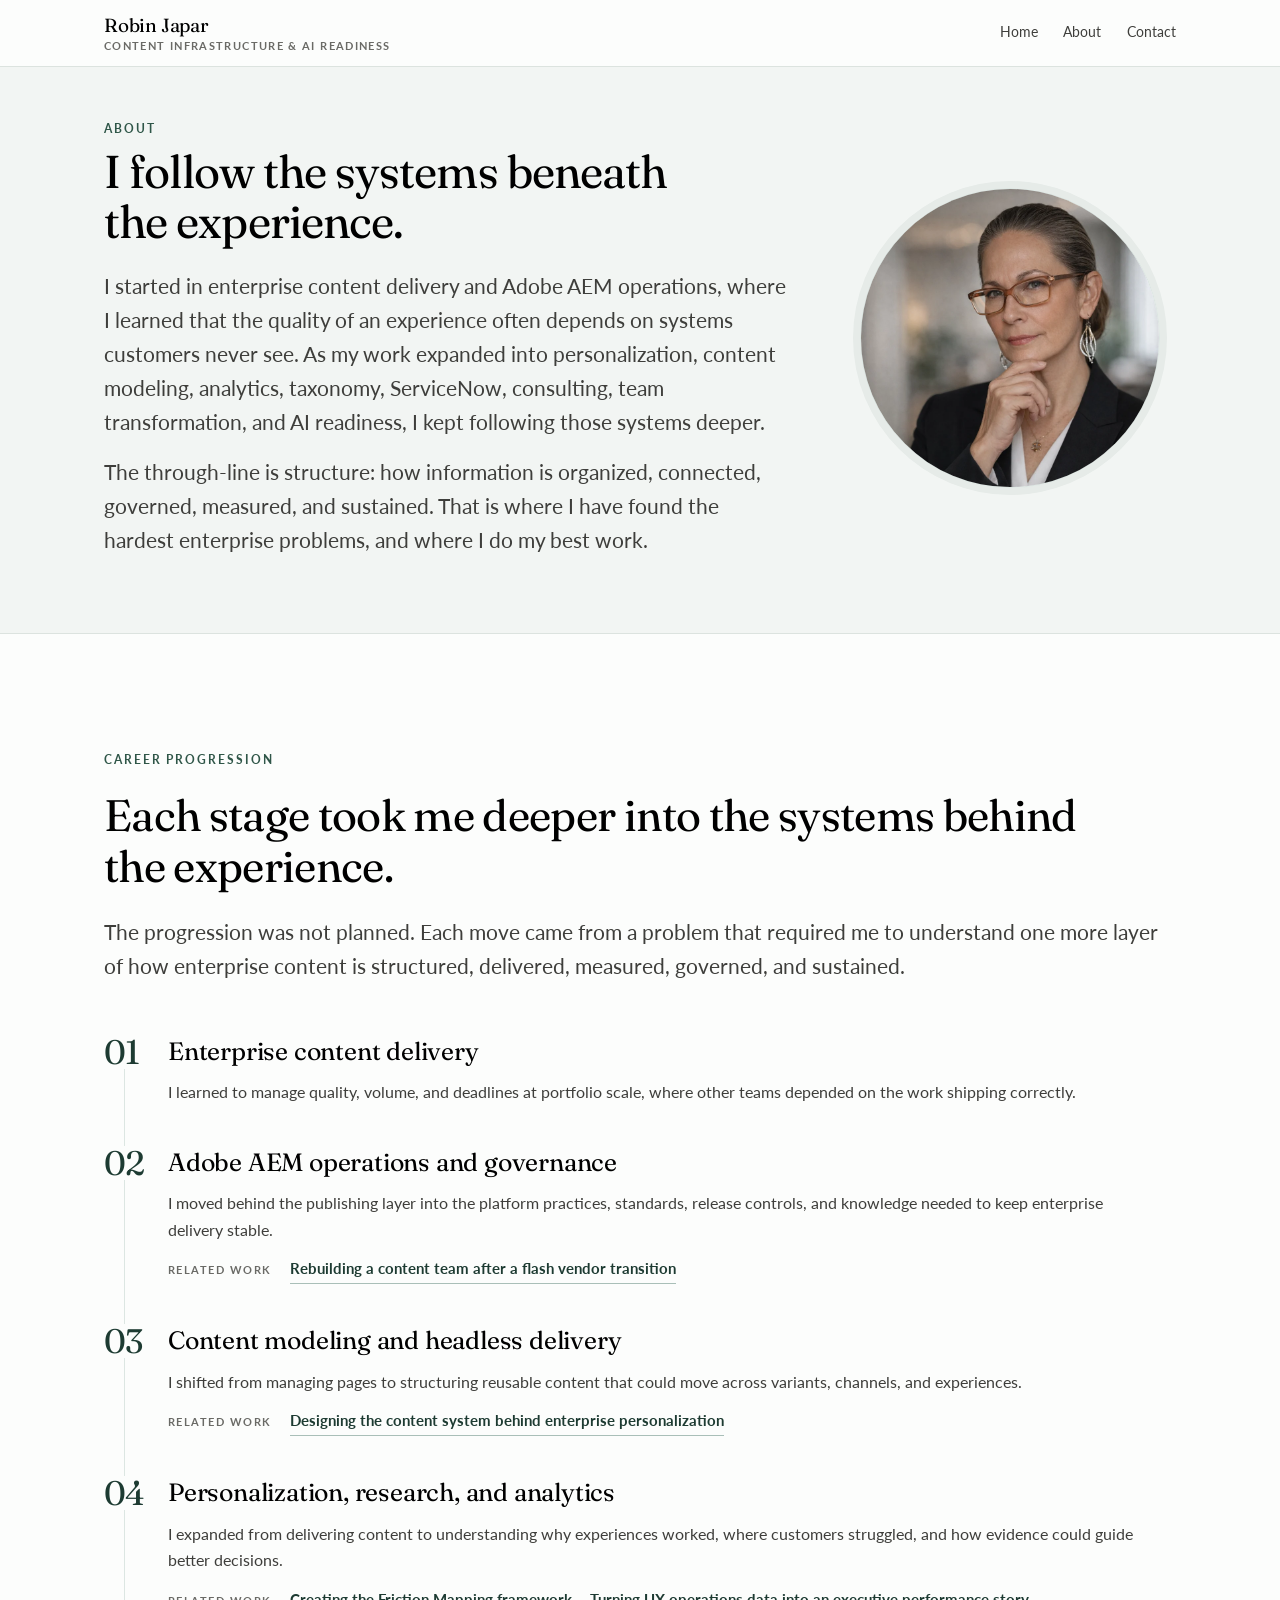
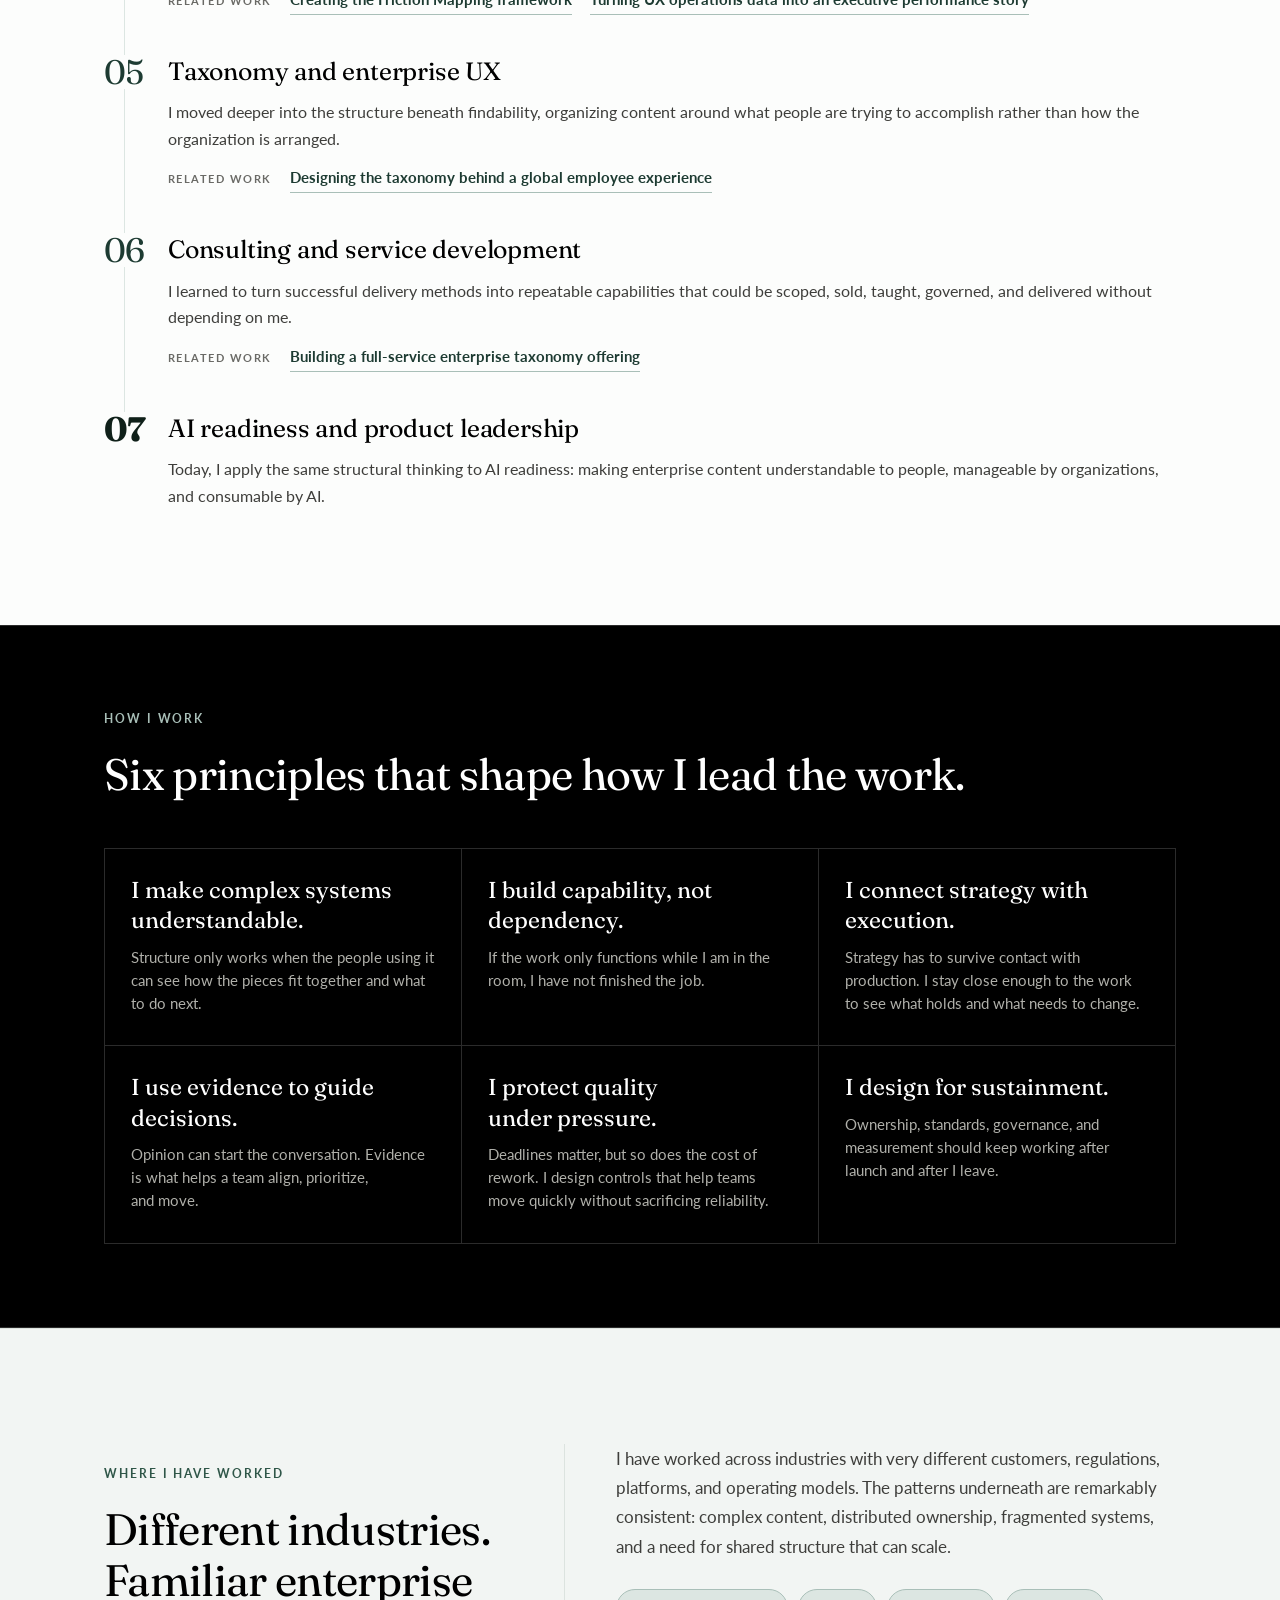
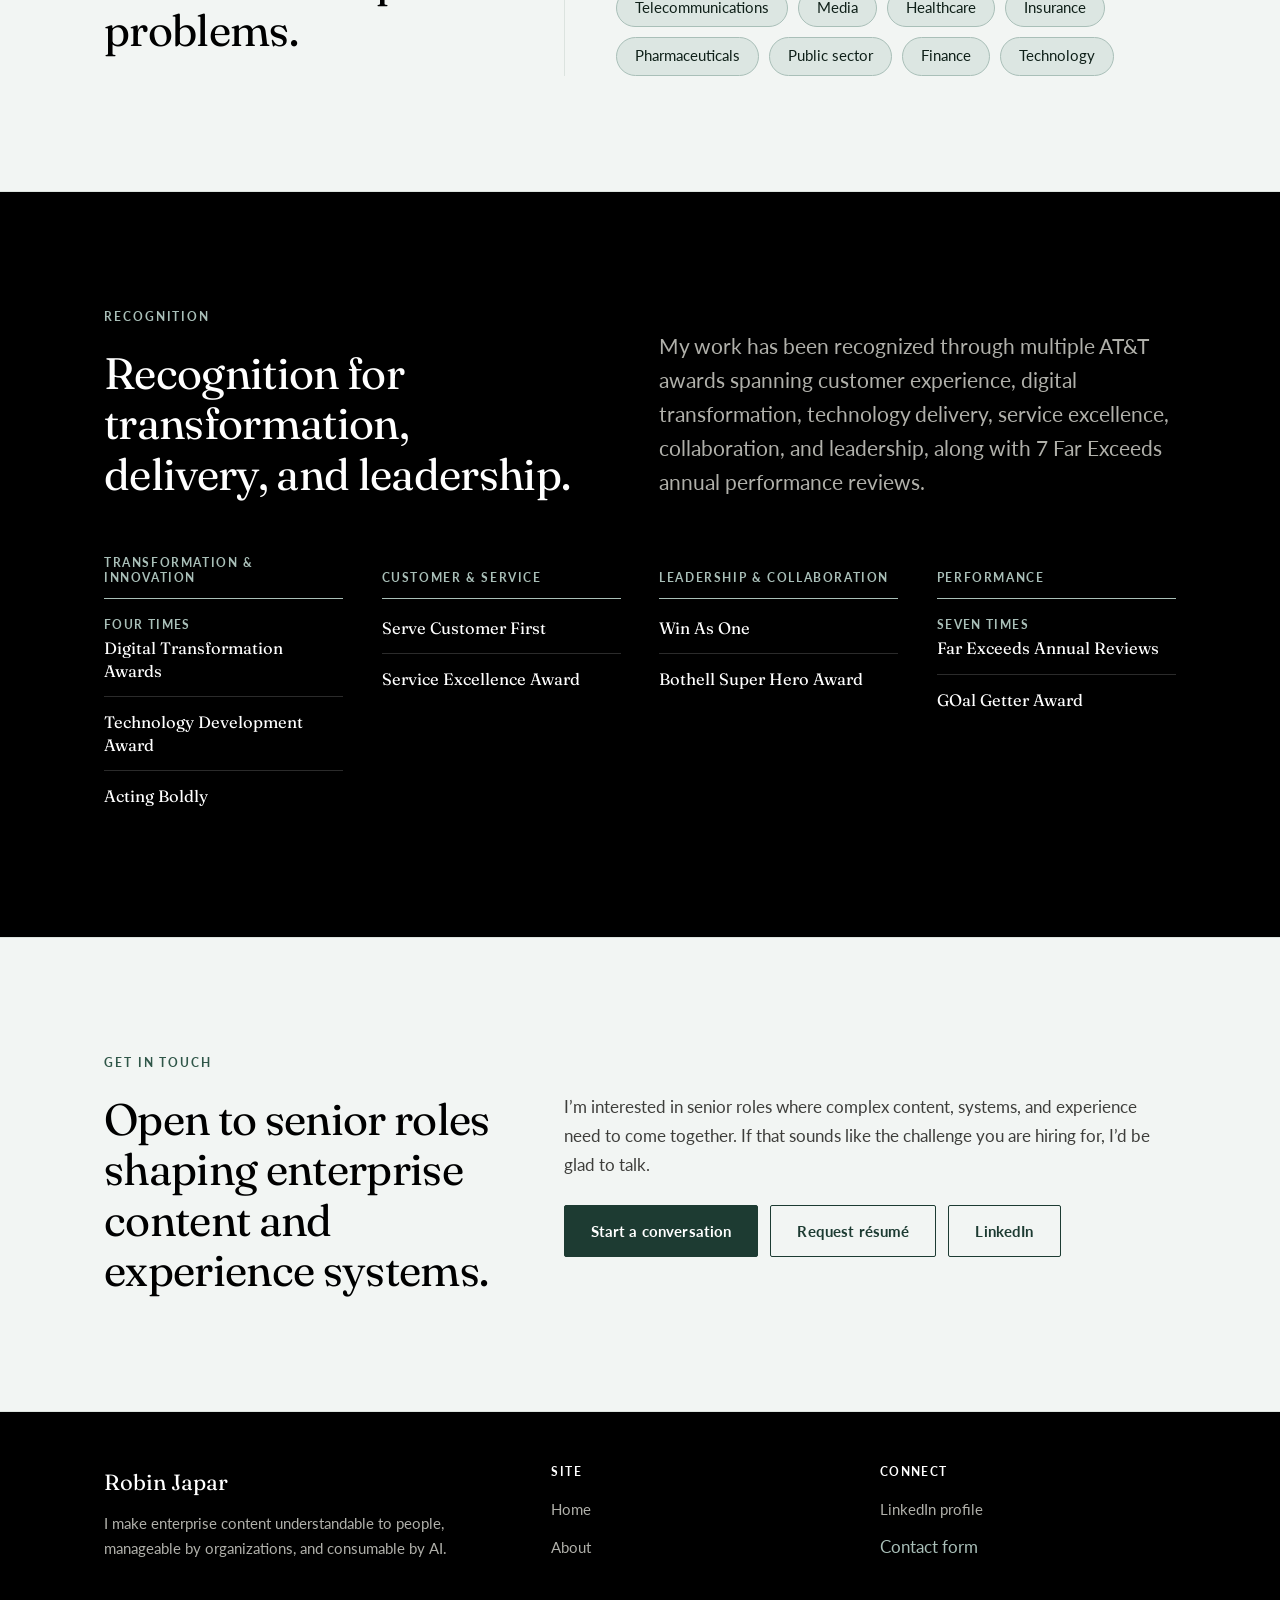
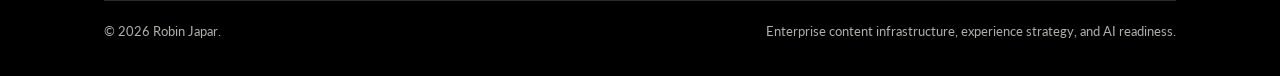
==== commit f43c281b: "Add files via upload" ====
--- a/about.html
+++ b/about.html
@@ -144,7 +144,7 @@
 
 
 /* ---------- header ---------- */
-.masthead{position:sticky;top:0;z-index:100;background:rgba(255,255,255,.94);backdrop-filter:blur(10px);border-bottom:1px solid var(--rule)}
+.masthead{position:sticky;top:0;z-index:100;background:var(--paper);border-bottom:1px solid var(--rule)}
 .masthead-in{display:flex;align-items:center;justify-content:space-between;gap:20px;max-width:var(--shell);margin:0 auto;padding:14px var(--gut)}
 .brand{font-family:var(--font-display);font-size:19px;color:var(--ink);text-decoration:none;letter-spacing:-.01em;line-height:1.2}
 .brand span{display:block;font-family:var(--font-body);font-size:10.5px;font-weight:700;letter-spacing:.13em;text-transform:uppercase;color:var(--muted);margin-top:3px}
@@ -612,12 +612,50 @@
 .headrow .lede{margin-top:0;max-width:58ch}
 
 /* bridge: heading, copy, action across three columns on one centre line */
-.bridge-row{display:grid;grid-template-columns:2fr 2fr 1fr;gap:clamp(24px,3vw,48px);align-items:center}
+/* Column ratio, gutter and row gap all match .bandhead and the system
+   .btnrow spacing, so this row sits on the same grid rhythm as the other
+   heading-plus-copy sections rather than inventing its own. */
+/* Top aligned, not centred: when the heading runs long the two columns are
+   very different heights and centring leaves the copy floating. The right
+   column is dropped by the height of the eyebrow (21px line + 20px margin)
+   so the copy starts level with the heading rather than the eyebrow. */
+.bridge-row{
+  --head-offset:41px;
+  display:grid;grid-template-columns:minmax(0,.8fr) minmax(0,1.2fr);
+  gap:34px clamp(28px,4vw,58px);align-items:start;
+}
+/* Two columns: heading left, copy right with the action beneath it. The
+   heading spans both rows and centres against the whole right-hand block, so
+   the row reads as middle aligned rather than top aligned. */
+.bridge-row > :first-child{grid-column:1;grid-row:1 / span 2;align-self:start}
+.bridge-row > .bridge-copy{grid-column:2;grid-row:1;margin-top:var(--head-offset)}
+.bridge-row > .btnrow{grid-column:2;grid-row:2;justify-content:flex-start}
+/* Vertical rule between the heading and the right-hand column, matching the
+   .bandhead.split treatment on the About page. Drawn as a grid-placed
+   pseudo-element spanning rows 1 and 2 so it runs unbroken past the row gap
+   between the copy and the button, which a border on each item would not. */
+.bridge-row::before{
+  content:"";grid-column:2;grid-row:1 / 3;
+  /* stretch, or this empty box collapses to zero height and the border has
+     nothing to draw along. The margin drops the rule to start level with the
+     heading, matching the copy. */
+  align-self:stretch;margin-top:var(--head-offset);
+  border-left:1px solid var(--rule);pointer-events:none;
+}
+.bridge-row > .bridge-copy,.bridge-row > .btnrow{padding-left:clamp(28px,4vw,58px)}
+.bridge-row > :first-child,.bridge-row > .bridge-copy,.bridge-row > .btnrow{text-align:left}
 .bridge-row h2{margin-top:6px;font-size:clamp(24px,2.6vw,34px);max-width:none;text-wrap:pretty}
 .bridge-copy{margin:0;font-size:clamp(16px,1.5vw,17.5px);line-height:1.62;color:var(--body);text-wrap:pretty}
 .bridge-row .btnrow{margin:0;justify-content:flex-start}
 .bridge-row .btn{white-space:nowrap}
-@media (max-width:980px){.bridge-row{grid-template-columns:1fr;gap:22px}}
+@media (max-width:980px){.bridge-row{grid-template-columns:1fr;gap:22px}
+  /* stacked: clear the explicit placements or they force a phantom second column */
+  .bridge-row > :first-child,.bridge-row > .bridge-copy,.bridge-row > .btnrow{grid-column:1;grid-row:auto}
+  /* stacked: a left rule would read as an indent */
+  .bridge-row::before{display:none}
+  .bridge-row > .bridge-copy,.bridge-row > .btnrow{padding-left:0}
+  /* stacked: no second column to align to */
+  .bridge-row > .bridge-copy{margin-top:0}}
 
 .method-close{
   margin:clamp(38px,4.4vw,58px) auto 0;padding-top:28px;border-top:1px solid var(--rule);
@@ -819,15 +857,82 @@
 
 /* sectors as static sage pills, not interactive */
 .sectors{
-  margin:26px 0 0;padding:22px 0 0;border-top:1px solid var(--rule);
+  margin:28px 0 0;padding:0;
   list-style:none;display:flex;flex-wrap:wrap;gap:10px;
 }
 .sectors li{
   background:var(--sage-100);border:1px solid var(--sage);border-radius:999px;
   padding:8px 18px;font-size:14.5px;line-height:1.4;color:var(--forest-900);
 }
-.awards-pills li:last-child{background:var(--tint);border-color:var(--green-mid);font-weight:700}
-.sectors-note{margin:16px 0 0;font-size:14.5px;line-height:1.6;color:var(--muted)}
+/* ---------- recognition ----------
+   Reversed band, deliberately unlike the light two-column sections either
+   side of it. No pills: awards are grouped under typographic category
+   headings and separated by hairlines, so each entry reads as an achievement
+   rather than a tag. */
+/* Head sits on the same four-column grid as the awards below: title across
+   the first two columns, lede across the last two. That fills the row width
+   without letting the lede run to a 95-character measure, and it ties the
+   head structurally to the columns underneath rather than floating above
+   them. */
+.rec-head{
+  display:grid;grid-template-columns:repeat(4,minmax(0,1fr));
+  gap:clamp(28px,3vw,44px);align-items:end;
+}
+.rec-title{grid-column:1 / span 2}
+.rec-head .lede{grid-column:3 / span 2;margin:0;max-width:none}
+@media (max-width:980px){
+  /* grid below drops to two columns here, so the head follows: title left,
+     lede right. Going straight to one column would stretch the lede to a
+     95-character line. */
+  .rec-head{grid-template-columns:repeat(2,minmax(0,1fr))}
+  .rec-title{grid-column:1}
+  .rec-head .lede{grid-column:2}
+}
+@media (max-width:620px){
+  .rec-head{grid-template-columns:1fr}
+  .rec-title,.rec-head .lede{grid-column:1}
+  .rec-head .lede{margin-top:4px}
+}
+.rec-grid{
+  display:grid;grid-template-columns:repeat(4,minmax(0,1fr));
+  gap:clamp(28px,3vw,44px);margin-top:clamp(38px,4.4vw,58px);
+}
+.rec-cat{
+  /* flex-end plus a two-line min-height keeps every category rule on the same
+     line, whether the label wraps or not */
+  display:flex;align-items:flex-end;line-height:1.3;min-height:3.75em;
+  margin:0 0 4px;padding-bottom:12px;border-bottom:1px solid var(--sage);
+  font-family:var(--font-body);font-size:11.5px;font-weight:700;letter-spacing:.14em;
+  text-transform:uppercase;color:var(--sage);
+}
+.rec-list{list-style:none;margin:0;padding:0}
+.rec-list li{
+  padding:14px 0;border-bottom:1px solid var(--rule-dark);
+  font-family:var(--font-display);font-size:16.5px;line-height:1.36;
+  color:#FFFFFF;text-wrap:pretty;
+}
+.rec-list li:last-child{border-bottom:0}
+.rec-count{
+  display:block;font-family:var(--font-body);font-size:11.5px;font-weight:700;
+  letter-spacing:.12em;text-transform:uppercase;color:var(--sage);margin-bottom:5px;
+}
+@media (max-width:980px){.rec-grid{grid-template-columns:repeat(2,minmax(0,1fr))}}
+@media (max-width:620px){
+  /* one column, so each group reads as its own short scannable block */
+  .rec-grid{grid-template-columns:1fr;gap:30px}
+  .rec-list li{padding:12px 0}
+}
+/* Vertical rule between the heading and the copy, replacing the horizontal
+   rule that used to sit above the sector pills. Scoped to .split so the other
+   three .bandhead instances on this site are unaffected. */
+.bandhead.split .body{
+  border-left:1px solid var(--rule);
+  padding-left:clamp(28px,4vw,58px);
+}
+@media (max-width:900px){
+  /* columns stack here, so a left rule would read as a stray indent */
+  .bandhead.split .body{border-left:0;padding-left:0}
+}
 
 /* contact actions */
 /* one box model for every action, so the row cannot go ragged */
@@ -954,7 +1059,7 @@
   <!-- ============ ENVIRONMENTS AND RECOGNITION ============ -->
   <section class="section" style="background:var(--paper-alt);border-block:1px solid var(--rule)" aria-labelledby="env-h">
     <div class="shell">
-      <div class="bandhead">
+      <div class="bandhead split">
         <div>
           <p class="eyebrow">Where I have worked</p>
           <h2 id="env-h">Different industries. Familiar enterprise problems.</h2>
@@ -971,32 +1076,49 @@
             <li>Finance</li>
             <li>Technology</li>
           </ul>
-          <p class="sectors-note">Including enterprise consulting and employee experience programs</p>
         </div>
       </div>
     </div>
   </section>
 
   <!-- ============ RECOGNITION ============ -->
-  <section class="section" aria-labelledby="rec-h">
+  <section class="section on-dark" aria-labelledby="rec-h">
     <div class="shell">
-      <div class="bandhead">
+      <div class="rec-head">
+        <div class="rec-title">
+          <p class="eyebrow">Recognition</p>
+          <h2 id="rec-h">Recognition for transformation, delivery, and leadership.</h2>
+        </div>
+        <p class="lede">My work has been recognized through multiple AT&amp;T awards spanning customer experience, digital transformation, technology delivery, service excellence, collaboration, and leadership, along with 7 Far Exceeds annual performance reviews.</p>
+      </div>
+      <div class="rec-grid">
         <div>
-          <p class="eyebrow">Recognition</p>
-          <h2 id="rec-h">Recognized across customer experience, innovation, transformation, delivery, and leadership.</h2>
+          <p class="rec-cat">Transformation &amp; innovation</p>
+          <ul class="rec-list">
+            <li><span class="rec-count">Four times</span>Digital Transformation Awards</li>
+            <li>Technology Development Award</li>
+            <li>Acting Boldly</li>
+          </ul>
         </div>
-        <div class="body">
-          <p>My work has been recognized through multiple AT&amp;T awards spanning customer experience, digital transformation, technology delivery, service excellence, collaboration, and leadership, along with 7 Far Exceeds annual performance reviews.</p>
-          <ul class="sectors awards-pills">
+        <div>
+          <p class="rec-cat">Customer &amp; service</p>
+          <ul class="rec-list">
             <li>Serve Customer First</li>
+            <li>Service Excellence Award</li>
+          </ul>
+        </div>
+        <div>
+          <p class="rec-cat">Leadership &amp; collaboration</p>
+          <ul class="rec-list">
             <li>Win As One</li>
-            <li>Acting Boldly</li>
+            <li>Bothell Super Hero Award</li>
+          </ul>
+        </div>
+        <div>
+          <p class="rec-cat">Performance</p>
+          <ul class="rec-list">
+            <li><span class="rec-count">Seven times</span>Far Exceeds Annual Reviews</li>
             <li>GOal Getter Award</li>
-            <li>4&times; Digital Transformation Awards</li>
-            <li>Service Excellence Award</li>
-            <li>Bothell Super Hero Award</li>
-            <li>Technology Development Award</li>
-            <li>7&times; Far Exceeds Annual Reviews</li>
           </ul>
         </div>
       </div>
@@ -1200,7 +1322,7 @@
    dashboard. Never put the destination address in this file: anything
    here is public page source and gets harvested.
    ============================================================ */
-const CF_ENDPOINT = "";   // e.g. "https://formspree.io/f/xxxxxxx"
+const CF_ENDPOINT = "https://formspree.io/f/mzepdbae";   // e.g. "https://formspree.io/f/xxxxxxx"
 
 (function(){
   const bd=$("#cf-backdrop"), dlg=$("#cf-dialog"), form=$("#cf-form"),
@@ -1307,7 +1429,7 @@
    scraped by address harvesters.
    ============================================================ */
 (function () {
-  var RR_ENDPOINT = "";
+  var RR_ENDPOINT = "https://formspree.io/f/mgawoelz";
   var $ = function (s) { return document.querySelector(s); };
   var bd = $("#rr-backdrop"), dlg = $("#rr-dialog"), form = $("#rr-form"),
       statusEl = $("#rr-status"), submit = $("#rr-submit");
